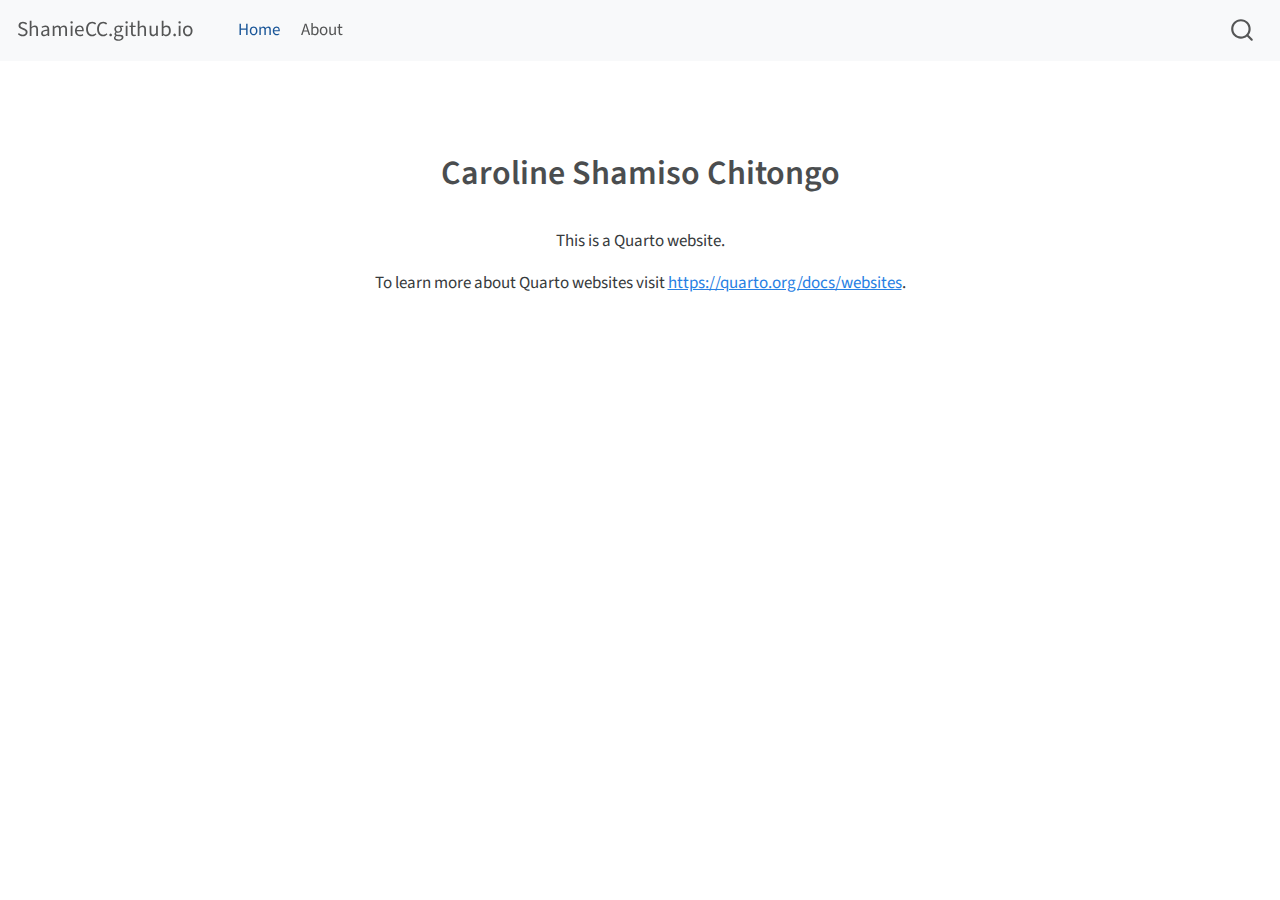
==== docs/index.html @ 082f0a63 "prepare for GH" ====
<!DOCTYPE html>
<html xmlns="http://www.w3.org/1999/xhtml" lang="en" xml:lang="en"><head>

<meta charset="utf-8">
<meta name="generator" content="quarto-1.3.450">

<meta name="viewport" content="width=device-width, initial-scale=1.0, user-scalable=yes">


<title>ShamieCC.github.io - Caroline Shamiso Chitongo</title>
<style>
code{white-space: pre-wrap;}
span.smallcaps{font-variant: small-caps;}
div.columns{display: flex; gap: min(4vw, 1.5em);}
div.column{flex: auto; overflow-x: auto;}
div.hanging-indent{margin-left: 1.5em; text-indent: -1.5em;}
ul.task-list{list-style: none;}
ul.task-list li input[type="checkbox"] {
  width: 0.8em;
  margin: 0 0.8em 0.2em -1em; /* quarto-specific, see https://github.com/quarto-dev/quarto-cli/issues/4556 */ 
  vertical-align: middle;
}
</style>


<script src="site_libs/quarto-nav/quarto-nav.js"></script>
<script src="site_libs/quarto-nav/headroom.min.js"></script>
<script src="site_libs/clipboard/clipboard.min.js"></script>
<script src="site_libs/quarto-search/autocomplete.umd.js"></script>
<script src="site_libs/quarto-search/fuse.min.js"></script>
<script src="site_libs/quarto-search/quarto-search.js"></script>
<meta name="quarto:offset" content="./">
<script src="site_libs/quarto-html/quarto.js"></script>
<script src="site_libs/quarto-html/popper.min.js"></script>
<script src="site_libs/quarto-html/tippy.umd.min.js"></script>
<link href="site_libs/quarto-html/tippy.css" rel="stylesheet">
<link href="site_libs/quarto-html/quarto-syntax-highlighting.css" rel="stylesheet" id="quarto-text-highlighting-styles">
<script src="site_libs/bootstrap/bootstrap.min.js"></script>
<link href="site_libs/bootstrap/bootstrap-icons.css" rel="stylesheet">
<link href="site_libs/bootstrap/bootstrap.min.css" rel="stylesheet" id="quarto-bootstrap" data-mode="light">
<script id="quarto-search-options" type="application/json">{
  "location": "navbar",
  "copy-button": false,
  "collapse-after": 3,
  "panel-placement": "end",
  "type": "overlay",
  "limit": 20,
  "language": {
    "search-no-results-text": "No results",
    "search-matching-documents-text": "matching documents",
    "search-copy-link-title": "Copy link to search",
    "search-hide-matches-text": "Hide additional matches",
    "search-more-match-text": "more match in this document",
    "search-more-matches-text": "more matches in this document",
    "search-clear-button-title": "Clear",
    "search-detached-cancel-button-title": "Cancel",
    "search-submit-button-title": "Submit",
    "search-label": "Search"
  }
}</script>


<link rel="stylesheet" href="styles.css">
</head>

<body class="nav-fixed fullcontent">

<div id="quarto-search-results"></div>
  <header id="quarto-header" class="headroom fixed-top">
    <nav class="navbar navbar-expand-lg navbar-dark ">
      <div class="navbar-container container-fluid">
      <div class="navbar-brand-container">
    <a class="navbar-brand" href="./index.html">
    <span class="navbar-title">ShamieCC.github.io</span>
    </a>
  </div>
            <div id="quarto-search" class="" title="Search"></div>
          <button class="navbar-toggler" type="button" data-bs-toggle="collapse" data-bs-target="#navbarCollapse" aria-controls="navbarCollapse" aria-expanded="false" aria-label="Toggle navigation" onclick="if (window.quartoToggleHeadroom) { window.quartoToggleHeadroom(); }">
  <span class="navbar-toggler-icon"></span>
</button>
          <div class="collapse navbar-collapse" id="navbarCollapse">
            <ul class="navbar-nav navbar-nav-scroll me-auto">
  <li class="nav-item">
    <a class="nav-link active" href="./index.html" rel="" target="" aria-current="page">
 <span class="menu-text">Home</span></a>
  </li>  
  <li class="nav-item">
    <a class="nav-link" href="./about.html" rel="" target="">
 <span class="menu-text">About</span></a>
  </li>  
</ul>
            <div class="quarto-navbar-tools ms-auto">
</div>
          </div> <!-- /navcollapse -->
      </div> <!-- /container-fluid -->
    </nav>
</header>
<!-- content -->
<div id="quarto-content" class="quarto-container page-columns page-rows-contents page-layout-article page-navbar">
<!-- sidebar -->
<!-- margin-sidebar -->
    
<!-- main -->
<div class="quarto-about-jolla">
 <header id="title-block-header" class="quarto-title-block default">
<div class="quarto-title">
<h1 class="title">Caroline Shamiso Chitongo</h1>
</div>
<div class="quarto-title-meta">
  </div>
</header><main class="content" id="quarto-document-content">
<p>This is a Quarto website.</p>
<p>To learn more about Quarto websites visit <a href="https://quarto.org/docs/websites" class="uri">https://quarto.org/docs/websites</a>.</p>


</main>  
</div>
 <!-- /main -->
<script id="quarto-html-after-body" type="application/javascript">
window.document.addEventListener("DOMContentLoaded", function (event) {
  const toggleBodyColorMode = (bsSheetEl) => {
    const mode = bsSheetEl.getAttribute("data-mode");
    const bodyEl = window.document.querySelector("body");
    if (mode === "dark") {
      bodyEl.classList.add("quarto-dark");
      bodyEl.classList.remove("quarto-light");
    } else {
      bodyEl.classList.add("quarto-light");
      bodyEl.classList.remove("quarto-dark");
    }
  }
  const toggleBodyColorPrimary = () => {
    const bsSheetEl = window.document.querySelector("link#quarto-bootstrap");
    if (bsSheetEl) {
      toggleBodyColorMode(bsSheetEl);
    }
  }
  toggleBodyColorPrimary();  
  const isCodeAnnotation = (el) => {
    for (const clz of el.classList) {
      if (clz.startsWith('code-annotation-')) {                     
        return true;
      }
    }
    return false;
  }
  const clipboard = new window.ClipboardJS('.code-copy-button', {
    text: function(trigger) {
      const codeEl = trigger.previousElementSibling.cloneNode(true);
      for (const childEl of codeEl.children) {
        if (isCodeAnnotation(childEl)) {
          childEl.remove();
        }
      }
      return codeEl.innerText;
    }
  });
  clipboard.on('success', function(e) {
    // button target
    const button = e.trigger;
    // don't keep focus
    button.blur();
    // flash "checked"
    button.classList.add('code-copy-button-checked');
    var currentTitle = button.getAttribute("title");
    button.setAttribute("title", "Copied!");
    let tooltip;
    if (window.bootstrap) {
      button.setAttribute("data-bs-toggle", "tooltip");
      button.setAttribute("data-bs-placement", "left");
      button.setAttribute("data-bs-title", "Copied!");
      tooltip = new bootstrap.Tooltip(button, 
        { trigger: "manual", 
          customClass: "code-copy-button-tooltip",
          offset: [0, -8]});
      tooltip.show();    
    }
    setTimeout(function() {
      if (tooltip) {
        tooltip.hide();
        button.removeAttribute("data-bs-title");
        button.removeAttribute("data-bs-toggle");
        button.removeAttribute("data-bs-placement");
      }
      button.setAttribute("title", currentTitle);
      button.classList.remove('code-copy-button-checked');
    }, 1000);
    // clear code selection
    e.clearSelection();
  });
  function tippyHover(el, contentFn) {
    const config = {
      allowHTML: true,
      content: contentFn,
      maxWidth: 500,
      delay: 100,
      arrow: false,
      appendTo: function(el) {
          return el.parentElement;
      },
      interactive: true,
      interactiveBorder: 10,
      theme: 'quarto',
      placement: 'bottom-start'
    };
    window.tippy(el, config); 
  }
  const noterefs = window.document.querySelectorAll('a[role="doc-noteref"]');
  for (var i=0; i<noterefs.length; i++) {
    const ref = noterefs[i];
    tippyHover(ref, function() {
      // use id or data attribute instead here
      let href = ref.getAttribute('data-footnote-href') || ref.getAttribute('href');
      try { href = new URL(href).hash; } catch {}
      const id = href.replace(/^#\/?/, "");
      const note = window.document.getElementById(id);
      return note.innerHTML;
    });
  }
      let selectedAnnoteEl;
      const selectorForAnnotation = ( cell, annotation) => {
        let cellAttr = 'data-code-cell="' + cell + '"';
        let lineAttr = 'data-code-annotation="' +  annotation + '"';
        const selector = 'span[' + cellAttr + '][' + lineAttr + ']';
        return selector;
      }
      const selectCodeLines = (annoteEl) => {
        const doc = window.document;
        const targetCell = annoteEl.getAttribute("data-target-cell");
        const targetAnnotation = annoteEl.getAttribute("data-target-annotation");
        const annoteSpan = window.document.querySelector(selectorForAnnotation(targetCell, targetAnnotation));
        const lines = annoteSpan.getAttribute("data-code-lines").split(",");
        const lineIds = lines.map((line) => {
          return targetCell + "-" + line;
        })
        let top = null;
        let height = null;
        let parent = null;
        if (lineIds.length > 0) {
            //compute the position of the single el (top and bottom and make a div)
            const el = window.document.getElementById(lineIds[0]);
            top = el.offsetTop;
            height = el.offsetHeight;
            parent = el.parentElement.parentElement;
          if (lineIds.length > 1) {
            const lastEl = window.document.getElementById(lineIds[lineIds.length - 1]);
            const bottom = lastEl.offsetTop + lastEl.offsetHeight;
            height = bottom - top;
          }
          if (top !== null && height !== null && parent !== null) {
            // cook up a div (if necessary) and position it 
            let div = window.document.getElementById("code-annotation-line-highlight");
            if (div === null) {
              div = window.document.createElement("div");
              div.setAttribute("id", "code-annotation-line-highlight");
              div.style.position = 'absolute';
              parent.appendChild(div);
            }
            div.style.top = top - 2 + "px";
            div.style.height = height + 4 + "px";
            let gutterDiv = window.document.getElementById("code-annotation-line-highlight-gutter");
            if (gutterDiv === null) {
              gutterDiv = window.document.createElement("div");
              gutterDiv.setAttribute("id", "code-annotation-line-highlight-gutter");
              gutterDiv.style.position = 'absolute';
              const codeCell = window.document.getElementById(targetCell);
              const gutter = codeCell.querySelector('.code-annotation-gutter');
              gutter.appendChild(gutterDiv);
            }
            gutterDiv.style.top = top - 2 + "px";
            gutterDiv.style.height = height + 4 + "px";
          }
          selectedAnnoteEl = annoteEl;
        }
      };
      const unselectCodeLines = () => {
        const elementsIds = ["code-annotation-line-highlight", "code-annotation-line-highlight-gutter"];
        elementsIds.forEach((elId) => {
          const div = window.document.getElementById(elId);
          if (div) {
            div.remove();
          }
        });
        selectedAnnoteEl = undefined;
      };
      // Attach click handler to the DT
      const annoteDls = window.document.querySelectorAll('dt[data-target-cell]');
      for (const annoteDlNode of annoteDls) {
        annoteDlNode.addEventListener('click', (event) => {
          const clickedEl = event.target;
          if (clickedEl !== selectedAnnoteEl) {
            unselectCodeLines();
            const activeEl = window.document.querySelector('dt[data-target-cell].code-annotation-active');
            if (activeEl) {
              activeEl.classList.remove('code-annotation-active');
            }
            selectCodeLines(clickedEl);
            clickedEl.classList.add('code-annotation-active');
          } else {
            // Unselect the line
            unselectCodeLines();
            clickedEl.classList.remove('code-annotation-active');
          }
        });
      }
  const findCites = (el) => {
    const parentEl = el.parentElement;
    if (parentEl) {
      const cites = parentEl.dataset.cites;
      if (cites) {
        return {
          el,
          cites: cites.split(' ')
        };
      } else {
        return findCites(el.parentElement)
      }
    } else {
      return undefined;
    }
  };
  var bibliorefs = window.document.querySelectorAll('a[role="doc-biblioref"]');
  for (var i=0; i<bibliorefs.length; i++) {
    const ref = bibliorefs[i];
    const citeInfo = findCites(ref);
    if (citeInfo) {
      tippyHover(citeInfo.el, function() {
        var popup = window.document.createElement('div');
        citeInfo.cites.forEach(function(cite) {
          var citeDiv = window.document.createElement('div');
          citeDiv.classList.add('hanging-indent');
          citeDiv.classList.add('csl-entry');
          var biblioDiv = window.document.getElementById('ref-' + cite);
          if (biblioDiv) {
            citeDiv.innerHTML = biblioDiv.innerHTML;
          }
          popup.appendChild(citeDiv);
        });
        return popup.innerHTML;
      });
    }
  }
});
</script>
</div> <!-- /content -->



</body></html>
---- docs/site_libs/quarto-html/tippy.css ----
.tippy-box[data-animation=fade][data-state=hidden]{opacity:0}[data-tippy-root]{max-width:calc(100vw - 10px)}.tippy-box{position:relative;background-color:#333;color:#fff;border-radius:4px;font-size:14px;line-height:1.4;white-space:normal;outline:0;transition-property:transform,visibility,opacity}.tippy-box[data-placement^=top]>.tippy-arrow{bottom:0}.tippy-box[data-placement^=top]>.tippy-arrow:before{bottom:-7px;left:0;border-width:8px 8px 0;border-top-color:initial;transform-origin:center top}.tippy-box[data-placement^=bottom]>.tippy-arrow{top:0}.tippy-box[data-placement^=bottom]>.tippy-arrow:before{top:-7px;left:0;border-width:0 8px 8px;border-bottom-color:initial;transform-origin:center bottom}.tippy-box[data-placement^=left]>.tippy-arrow{right:0}.tippy-box[data-placement^=left]>.tippy-arrow:before{border-width:8px 0 8px 8px;border-left-color:initial;right:-7px;transform-origin:center left}.tippy-box[data-placement^=right]>.tippy-arrow{left:0}.tippy-box[data-placement^=right]>.tippy-arrow:before{left:-7px;border-width:8px 8px 8px 0;border-right-color:initial;transform-origin:center right}.tippy-box[data-inertia][data-state=visible]{transition-timing-function:cubic-bezier(.54,1.5,.38,1.11)}.tippy-arrow{width:16px;height:16px;color:#333}.tippy-arrow:before{content:"";position:absolute;border-color:transparent;border-style:solid}.tippy-content{position:relative;padding:5px 9px;z-index:1}
---- docs/site_libs/quarto-html/quarto-syntax-highlighting.css ----
/* quarto syntax highlight colors */
:root {
  --quarto-hl-ot-color: #003B4F;
  --quarto-hl-at-color: #657422;
  --quarto-hl-ss-color: #20794D;
  --quarto-hl-an-color: #5E5E5E;
  --quarto-hl-fu-color: #4758AB;
  --quarto-hl-st-color: #20794D;
  --quarto-hl-cf-color: #003B4F;
  --quarto-hl-op-color: #5E5E5E;
  --quarto-hl-er-color: #AD0000;
  --quarto-hl-bn-color: #AD0000;
  --quarto-hl-al-color: #AD0000;
  --quarto-hl-va-color: #111111;
  --quarto-hl-bu-color: inherit;
  --quarto-hl-ex-color: inherit;
  --quarto-hl-pp-color: #AD0000;
  --quarto-hl-in-color: #5E5E5E;
  --quarto-hl-vs-color: #20794D;
  --quarto-hl-wa-color: #5E5E5E;
  --quarto-hl-do-color: #5E5E5E;
  --quarto-hl-im-color: #00769E;
  --quarto-hl-ch-color: #20794D;
  --quarto-hl-dt-color: #AD0000;
  --quarto-hl-fl-color: #AD0000;
  --quarto-hl-co-color: #5E5E5E;
  --quarto-hl-cv-color: #5E5E5E;
  --quarto-hl-cn-color: #8f5902;
  --quarto-hl-sc-color: #5E5E5E;
  --quarto-hl-dv-color: #AD0000;
  --quarto-hl-kw-color: #003B4F;
}

/* other quarto variables */
:root {
  --quarto-font-monospace: SFMono-Regular, Menlo, Monaco, Consolas, "Liberation Mono", "Courier New", monospace;
}

pre > code.sourceCode > span {
  color: #003B4F;
}

code span {
  color: #003B4F;
}

code.sourceCode > span {
  color: #003B4F;
}

div.sourceCode,
div.sourceCode pre.sourceCode {
  color: #003B4F;
}

code span.ot {
  color: #003B4F;
  font-style: inherit;
}

code span.at {
  color: #657422;
  font-style: inherit;
}

code span.ss {
  color: #20794D;
  font-style: inherit;
}

code span.an {
  color: #5E5E5E;
  font-style: inherit;
}

code span.fu {
  color: #4758AB;
  font-style: inherit;
}

code span.st {
  color: #20794D;
  font-style: inherit;
}

code span.cf {
  color: #003B4F;
  font-style: inherit;
}

code span.op {
  color: #5E5E5E;
  font-style: inherit;
}

code span.er {
  color: #AD0000;
  font-style: inherit;
}

code span.bn {
  color: #AD0000;
  font-style: inherit;
}

code span.al {
  color: #AD0000;
  font-style: inherit;
}

code span.va {
  color: #111111;
  font-style: inherit;
}

code span.bu {
  font-style: inherit;
}

code span.ex {
  font-style: inherit;
}

code span.pp {
  color: #AD0000;
  font-style: inherit;
}

code span.in {
  color: #5E5E5E;
  font-style: inherit;
}

code span.vs {
  color: #20794D;
  font-style: inherit;
}

code span.wa {
  color: #5E5E5E;
  font-style: italic;
}

code span.do {
  color: #5E5E5E;
  font-style: italic;
}

code span.im {
  color: #00769E;
  font-style: inherit;
}

code span.ch {
  color: #20794D;
  font-style: inherit;
}

code span.dt {
  color: #AD0000;
  font-style: inherit;
}

code span.fl {
  color: #AD0000;
  font-style: inherit;
}

code span.co {
  color: #5E5E5E;
  font-style: inherit;
}

code span.cv {
  color: #5E5E5E;
  font-style: italic;
}

code span.cn {
  color: #8f5902;
  font-style: inherit;
}

code span.sc {
  color: #5E5E5E;
  font-style: inherit;
}

code span.dv {
  color: #AD0000;
  font-style: inherit;
}

code span.kw {
  color: #003B4F;
  font-style: inherit;
}

.prevent-inlining {
  content: "</";
}

/*# sourceMappingURL=debc5d5d77c3f9108843748ff7464032.css.map */
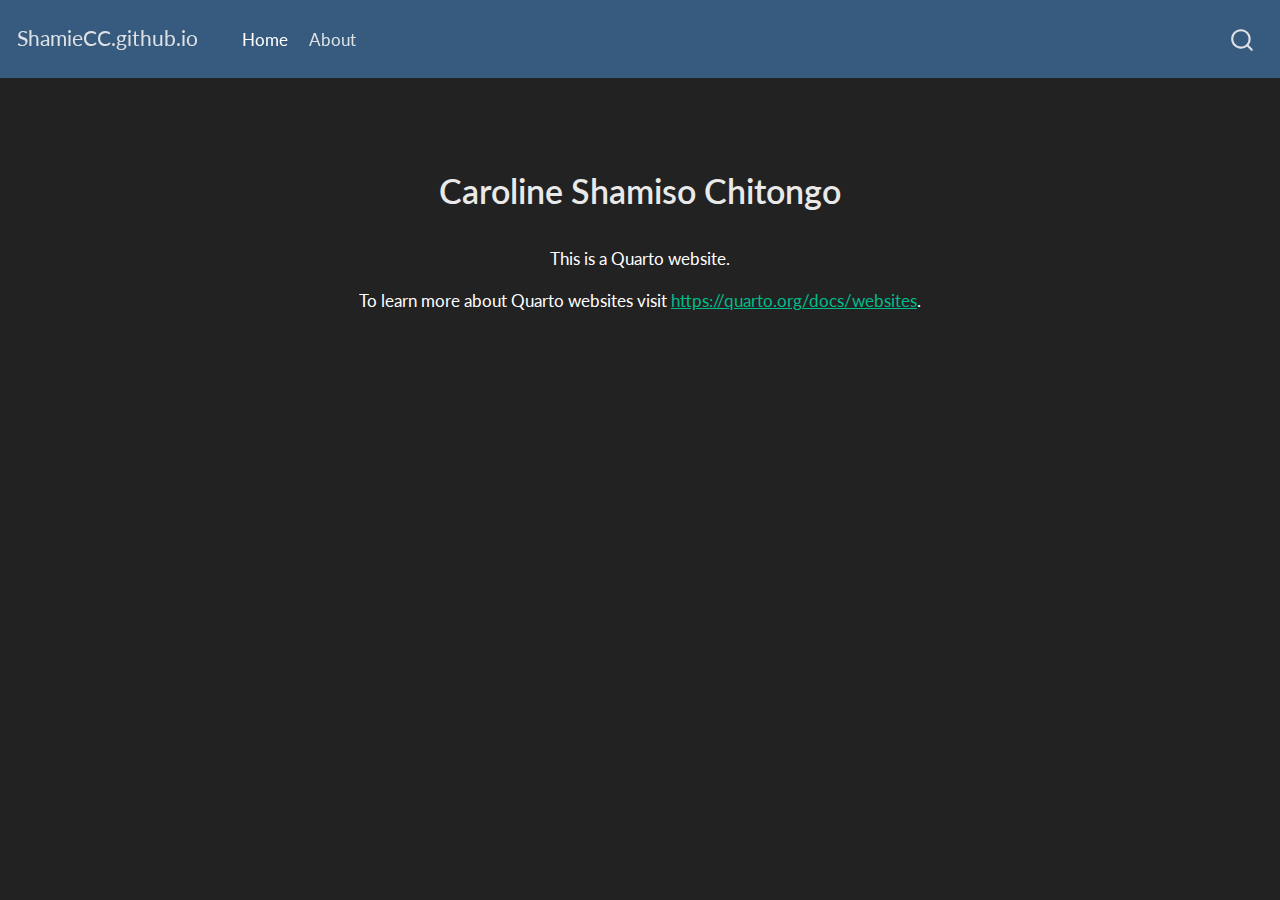
==== commit 41b2f011: "prepare for GH" ====
--- a/docs/index.html
+++ b/docs/index.html
@@ -34,10 +34,10 @@
 <script src="site_libs/quarto-html/popper.min.js"></script>
 <script src="site_libs/quarto-html/tippy.umd.min.js"></script>
 <link href="site_libs/quarto-html/tippy.css" rel="stylesheet">
-<link href="site_libs/quarto-html/quarto-syntax-highlighting.css" rel="stylesheet" id="quarto-text-highlighting-styles">
+<link href="site_libs/quarto-html/quarto-syntax-highlighting-dark.css" rel="stylesheet" id="quarto-text-highlighting-styles">
 <script src="site_libs/bootstrap/bootstrap.min.js"></script>
 <link href="site_libs/bootstrap/bootstrap-icons.css" rel="stylesheet">
-<link href="site_libs/bootstrap/bootstrap.min.css" rel="stylesheet" id="quarto-bootstrap" data-mode="light">
+<link href="site_libs/bootstrap/bootstrap.min.css" rel="stylesheet" id="quarto-bootstrap" data-mode="dark">
 <script id="quarto-search-options" type="application/json">{
   "location": "navbar",
   "copy-button": false,
--- a/docs/site_libs/quarto-html/quarto-syntax-highlighting-dark.css
+++ b/docs/site_libs/quarto-html/quarto-syntax-highlighting-dark.css
@@ -0,0 +1,189 @@
+/* quarto syntax highlight colors */
+:root {
+  --quarto-hl-al-color: #f07178;
+  --quarto-hl-an-color: #d4d0ab;
+  --quarto-hl-at-color: #00e0e0;
+  --quarto-hl-bn-color: #d4d0ab;
+  --quarto-hl-bu-color: #abe338;
+  --quarto-hl-ch-color: #abe338;
+  --quarto-hl-co-color: #f8f8f2;
+  --quarto-hl-cv-color: #ffd700;
+  --quarto-hl-cn-color: #ffd700;
+  --quarto-hl-cf-color: #ffa07a;
+  --quarto-hl-dt-color: #ffa07a;
+  --quarto-hl-dv-color: #d4d0ab;
+  --quarto-hl-do-color: #f8f8f2;
+  --quarto-hl-er-color: #f07178;
+  --quarto-hl-ex-color: #00e0e0;
+  --quarto-hl-fl-color: #d4d0ab;
+  --quarto-hl-fu-color: #ffa07a;
+  --quarto-hl-im-color: #abe338;
+  --quarto-hl-in-color: #d4d0ab;
+  --quarto-hl-kw-color: #ffa07a;
+  --quarto-hl-op-color: #ffa07a;
+  --quarto-hl-ot-color: #00e0e0;
+  --quarto-hl-pp-color: #dcc6e0;
+  --quarto-hl-re-color: #00e0e0;
+  --quarto-hl-sc-color: #abe338;
+  --quarto-hl-ss-color: #abe338;
+  --quarto-hl-st-color: #abe338;
+  --quarto-hl-va-color: #00e0e0;
+  --quarto-hl-vs-color: #abe338;
+  --quarto-hl-wa-color: #dcc6e0;
+}
+
+/* other quarto variables */
+:root {
+  --quarto-font-monospace: SFMono-Regular, Menlo, Monaco, Consolas, "Liberation Mono", "Courier New", monospace;
+}
+
+code span.al {
+  background-color: #2a0f15;
+  font-weight: bold;
+  color: #f07178;
+}
+
+code span.an {
+  color: #d4d0ab;
+}
+
+code span.at {
+  color: #00e0e0;
+}
+
+code span.bn {
+  color: #d4d0ab;
+}
+
+code span.bu {
+  color: #abe338;
+}
+
+code span.ch {
+  color: #abe338;
+}
+
+code span.co {
+  font-style: italic;
+  color: #f8f8f2;
+}
+
+code span.cv {
+  color: #ffd700;
+}
+
+code span.cn {
+  color: #ffd700;
+}
+
+code span.cf {
+  font-weight: bold;
+  color: #ffa07a;
+}
+
+code span.dt {
+  color: #ffa07a;
+}
+
+code span.dv {
+  color: #d4d0ab;
+}
+
+code span.do {
+  color: #f8f8f2;
+}
+
+code span.er {
+  color: #f07178;
+  text-decoration: underline;
+}
+
+code span.ex {
+  font-weight: bold;
+  color: #00e0e0;
+}
+
+code span.fl {
+  color: #d4d0ab;
+}
+
+code span.fu {
+  color: #ffa07a;
+}
+
+code span.im {
+  color: #abe338;
+}
+
+code span.in {
+  color: #d4d0ab;
+}
+
+code span.kw {
+  font-weight: bold;
+  color: #ffa07a;
+}
+
+pre > code.sourceCode > span {
+  color: #f8f8f2;
+}
+
+code span {
+  color: #f8f8f2;
+}
+
+code.sourceCode > span {
+  color: #f8f8f2;
+}
+
+div.sourceCode,
+div.sourceCode pre.sourceCode {
+  color: #f8f8f2;
+}
+
+code span.op {
+  color: #ffa07a;
+}
+
+code span.ot {
+  color: #00e0e0;
+}
+
+code span.pp {
+  color: #dcc6e0;
+}
+
+code span.re {
+  background-color: #f8f8f2;
+  color: #00e0e0;
+}
+
+code span.sc {
+  color: #abe338;
+}
+
+code span.ss {
+  color: #abe338;
+}
+
+code span.st {
+  color: #abe338;
+}
+
+code span.va {
+  color: #00e0e0;
+}
+
+code span.vs {
+  color: #abe338;
+}
+
+code span.wa {
+  color: #dcc6e0;
+}
+
+.prevent-inlining {
+  content: "</";
+}
+
+/*# sourceMappingURL=935a306eefa94366c21e1a970dddb765.css.map */
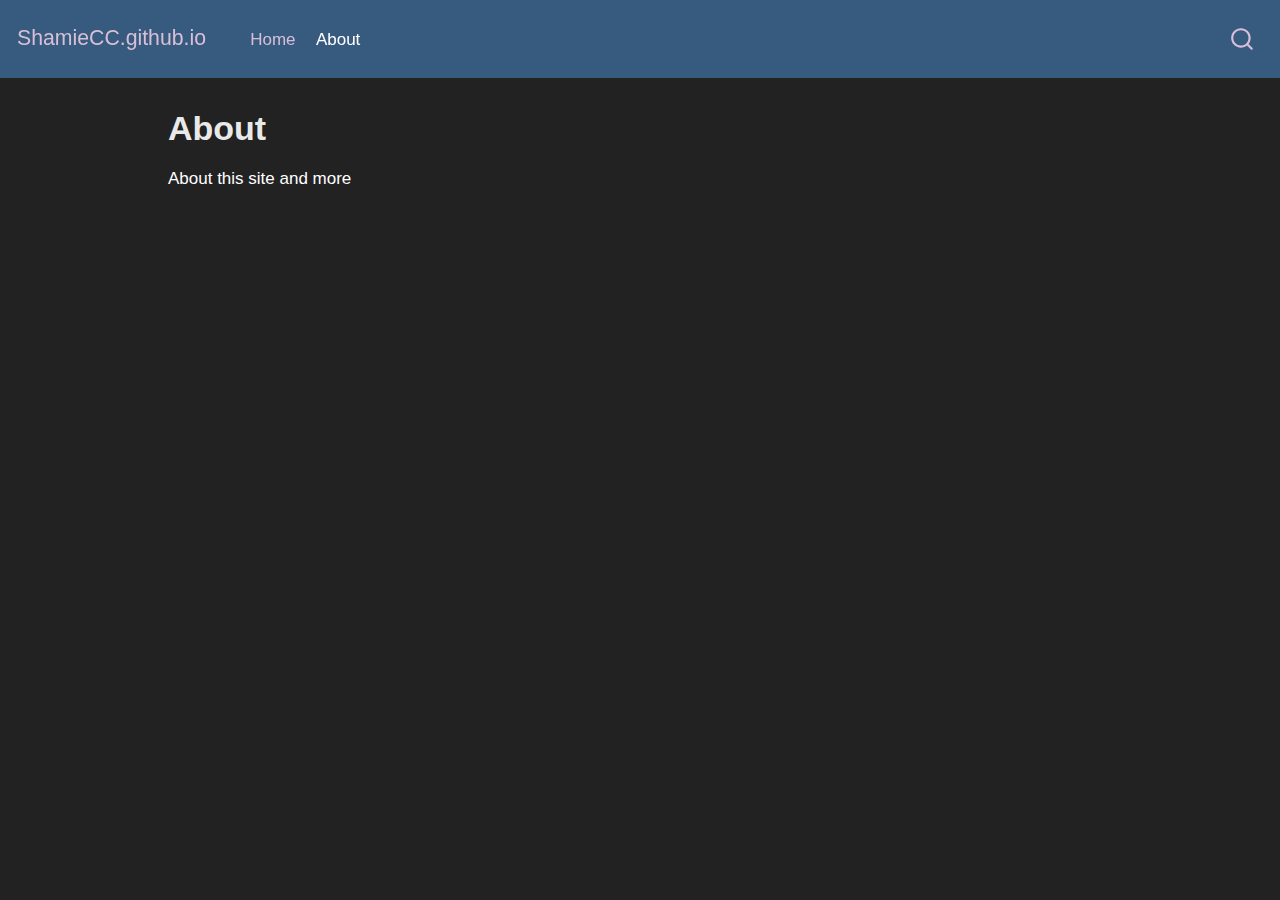
==== commit 784f272b: "Updated website" ====
--- a/docs/index.html
+++ b/docs/index.html
@@ -1,349 +1,8 @@
-<!DOCTYPE html>
-<html xmlns="http://www.w3.org/1999/xhtml" lang="en" xml:lang="en"><head>
-
-<meta charset="utf-8">
-<meta name="generator" content="quarto-1.3.450">
-
-<meta name="viewport" content="width=device-width, initial-scale=1.0, user-scalable=yes">
-
-
-<title>ShamieCC.github.io - Caroline Shamiso Chitongo</title>
-<style>
-code{white-space: pre-wrap;}
-span.smallcaps{font-variant: small-caps;}
-div.columns{display: flex; gap: min(4vw, 1.5em);}
-div.column{flex: auto; overflow-x: auto;}
-div.hanging-indent{margin-left: 1.5em; text-indent: -1.5em;}
-ul.task-list{list-style: none;}
-ul.task-list li input[type="checkbox"] {
-  width: 0.8em;
-  margin: 0 0.8em 0.2em -1em; /* quarto-specific, see https://github.com/quarto-dev/quarto-cli/issues/4556 */ 
-  vertical-align: middle;
-}
-</style>
-
-
-<script src="site_libs/quarto-nav/quarto-nav.js"></script>
-<script src="site_libs/quarto-nav/headroom.min.js"></script>
-<script src="site_libs/clipboard/clipboard.min.js"></script>
-<script src="site_libs/quarto-search/autocomplete.umd.js"></script>
-<script src="site_libs/quarto-search/fuse.min.js"></script>
-<script src="site_libs/quarto-search/quarto-search.js"></script>
-<meta name="quarto:offset" content="./">
-<script src="site_libs/quarto-html/quarto.js"></script>
-<script src="site_libs/quarto-html/popper.min.js"></script>
-<script src="site_libs/quarto-html/tippy.umd.min.js"></script>
-<link href="site_libs/quarto-html/tippy.css" rel="stylesheet">
-<link href="site_libs/quarto-html/quarto-syntax-highlighting-dark.css" rel="stylesheet" id="quarto-text-highlighting-styles">
-<script src="site_libs/bootstrap/bootstrap.min.js"></script>
-<link href="site_libs/bootstrap/bootstrap-icons.css" rel="stylesheet">
-<link href="site_libs/bootstrap/bootstrap.min.css" rel="stylesheet" id="quarto-bootstrap" data-mode="dark">
-<script id="quarto-search-options" type="application/json">{
-  "location": "navbar",
-  "copy-button": false,
-  "collapse-after": 3,
-  "panel-placement": "end",
-  "type": "overlay",
-  "limit": 20,
-  "language": {
-    "search-no-results-text": "No results",
-    "search-matching-documents-text": "matching documents",
-    "search-copy-link-title": "Copy link to search",
-    "search-hide-matches-text": "Hide additional matches",
-    "search-more-match-text": "more match in this document",
-    "search-more-matches-text": "more matches in this document",
-    "search-clear-button-title": "Clear",
-    "search-detached-cancel-button-title": "Cancel",
-    "search-submit-button-title": "Submit",
-    "search-label": "Search"
-  }
-}</script>
-
-
-<link rel="stylesheet" href="styles.css">
-</head>
-
-<body class="nav-fixed fullcontent">
-
-<div id="quarto-search-results"></div>
-  <header id="quarto-header" class="headroom fixed-top">
-    <nav class="navbar navbar-expand-lg navbar-dark ">
-      <div class="navbar-container container-fluid">
-      <div class="navbar-brand-container">
-    <a class="navbar-brand" href="./index.html">
-    <span class="navbar-title">ShamieCC.github.io</span>
-    </a>
-  </div>
-            <div id="quarto-search" class="" title="Search"></div>
-          <button class="navbar-toggler" type="button" data-bs-toggle="collapse" data-bs-target="#navbarCollapse" aria-controls="navbarCollapse" aria-expanded="false" aria-label="Toggle navigation" onclick="if (window.quartoToggleHeadroom) { window.quartoToggleHeadroom(); }">
-  <span class="navbar-toggler-icon"></span>
-</button>
-          <div class="collapse navbar-collapse" id="navbarCollapse">
-            <ul class="navbar-nav navbar-nav-scroll me-auto">
-  <li class="nav-item">
-    <a class="nav-link active" href="./index.html" rel="" target="" aria-current="page">
- <span class="menu-text">Home</span></a>
-  </li>  
-  <li class="nav-item">
-    <a class="nav-link" href="./about.html" rel="" target="">
- <span class="menu-text">About</span></a>
-  </li>  
-</ul>
-            <div class="quarto-navbar-tools ms-auto">
-</div>
-          </div> <!-- /navcollapse -->
-      </div> <!-- /container-fluid -->
-    </nav>
-</header>
-<!-- content -->
-<div id="quarto-content" class="quarto-container page-columns page-rows-contents page-layout-article page-navbar">
-<!-- sidebar -->
-<!-- margin-sidebar -->
-    
-<!-- main -->
-<div class="quarto-about-jolla">
- <header id="title-block-header" class="quarto-title-block default">
-<div class="quarto-title">
-<h1 class="title">Caroline Shamiso Chitongo</h1>
-</div>
-<div class="quarto-title-meta">
-  </div>
-</header><main class="content" id="quarto-document-content">
-<p>This is a Quarto website.</p>
-<p>To learn more about Quarto websites visit <a href="https://quarto.org/docs/websites" class="uri">https://quarto.org/docs/websites</a>.</p>
-
-
-</main>  
-</div>
- <!-- /main -->
-<script id="quarto-html-after-body" type="application/javascript">
-window.document.addEventListener("DOMContentLoaded", function (event) {
-  const toggleBodyColorMode = (bsSheetEl) => {
-    const mode = bsSheetEl.getAttribute("data-mode");
-    const bodyEl = window.document.querySelector("body");
-    if (mode === "dark") {
-      bodyEl.classList.add("quarto-dark");
-      bodyEl.classList.remove("quarto-light");
-    } else {
-      bodyEl.classList.add("quarto-light");
-      bodyEl.classList.remove("quarto-dark");
-    }
-  }
-  const toggleBodyColorPrimary = () => {
-    const bsSheetEl = window.document.querySelector("link#quarto-bootstrap");
-    if (bsSheetEl) {
-      toggleBodyColorMode(bsSheetEl);
-    }
-  }
-  toggleBodyColorPrimary();  
-  const isCodeAnnotation = (el) => {
-    for (const clz of el.classList) {
-      if (clz.startsWith('code-annotation-')) {                     
-        return true;
-      }
-    }
-    return false;
-  }
-  const clipboard = new window.ClipboardJS('.code-copy-button', {
-    text: function(trigger) {
-      const codeEl = trigger.previousElementSibling.cloneNode(true);
-      for (const childEl of codeEl.children) {
-        if (isCodeAnnotation(childEl)) {
-          childEl.remove();
-        }
-      }
-      return codeEl.innerText;
-    }
-  });
-  clipboard.on('success', function(e) {
-    // button target
-    const button = e.trigger;
-    // don't keep focus
-    button.blur();
-    // flash "checked"
-    button.classList.add('code-copy-button-checked');
-    var currentTitle = button.getAttribute("title");
-    button.setAttribute("title", "Copied!");
-    let tooltip;
-    if (window.bootstrap) {
-      button.setAttribute("data-bs-toggle", "tooltip");
-      button.setAttribute("data-bs-placement", "left");
-      button.setAttribute("data-bs-title", "Copied!");
-      tooltip = new bootstrap.Tooltip(button, 
-        { trigger: "manual", 
-          customClass: "code-copy-button-tooltip",
-          offset: [0, -8]});
-      tooltip.show();    
-    }
-    setTimeout(function() {
-      if (tooltip) {
-        tooltip.hide();
-        button.removeAttribute("data-bs-title");
-        button.removeAttribute("data-bs-toggle");
-        button.removeAttribute("data-bs-placement");
-      }
-      button.setAttribute("title", currentTitle);
-      button.classList.remove('code-copy-button-checked');
-    }, 1000);
-    // clear code selection
-    e.clearSelection();
-  });
-  function tippyHover(el, contentFn) {
-    const config = {
-      allowHTML: true,
-      content: contentFn,
-      maxWidth: 500,
-      delay: 100,
-      arrow: false,
-      appendTo: function(el) {
-          return el.parentElement;
-      },
-      interactive: true,
-      interactiveBorder: 10,
-      theme: 'quarto',
-      placement: 'bottom-start'
-    };
-    window.tippy(el, config); 
-  }
-  const noterefs = window.document.querySelectorAll('a[role="doc-noteref"]');
-  for (var i=0; i<noterefs.length; i++) {
-    const ref = noterefs[i];
-    tippyHover(ref, function() {
-      // use id or data attribute instead here
-      let href = ref.getAttribute('data-footnote-href') || ref.getAttribute('href');
-      try { href = new URL(href).hash; } catch {}
-      const id = href.replace(/^#\/?/, "");
-      const note = window.document.getElementById(id);
-      return note.innerHTML;
-    });
-  }
-      let selectedAnnoteEl;
-      const selectorForAnnotation = ( cell, annotation) => {
-        let cellAttr = 'data-code-cell="' + cell + '"';
-        let lineAttr = 'data-code-annotation="' +  annotation + '"';
-        const selector = 'span[' + cellAttr + '][' + lineAttr + ']';
-        return selector;
-      }
-      const selectCodeLines = (annoteEl) => {
-        const doc = window.document;
-        const targetCell = annoteEl.getAttribute("data-target-cell");
-        const targetAnnotation = annoteEl.getAttribute("data-target-annotation");
-        const annoteSpan = window.document.querySelector(selectorForAnnotation(targetCell, targetAnnotation));
-        const lines = annoteSpan.getAttribute("data-code-lines").split(",");
-        const lineIds = lines.map((line) => {
-          return targetCell + "-" + line;
-        })
-        let top = null;
-        let height = null;
-        let parent = null;
-        if (lineIds.length > 0) {
-            //compute the position of the single el (top and bottom and make a div)
-            const el = window.document.getElementById(lineIds[0]);
-            top = el.offsetTop;
-            height = el.offsetHeight;
-            parent = el.parentElement.parentElement;
-          if (lineIds.length > 1) {
-            const lastEl = window.document.getElementById(lineIds[lineIds.length - 1]);
-            const bottom = lastEl.offsetTop + lastEl.offsetHeight;
-            height = bottom - top;
-          }
-          if (top !== null && height !== null && parent !== null) {
-            // cook up a div (if necessary) and position it 
-            let div = window.document.getElementById("code-annotation-line-highlight");
-            if (div === null) {
-              div = window.document.createElement("div");
-              div.setAttribute("id", "code-annotation-line-highlight");
-              div.style.position = 'absolute';
-              parent.appendChild(div);
-            }
-            div.style.top = top - 2 + "px";
-            div.style.height = height + 4 + "px";
-            let gutterDiv = window.document.getElementById("code-annotation-line-highlight-gutter");
-            if (gutterDiv === null) {
-              gutterDiv = window.document.createElement("div");
-              gutterDiv.setAttribute("id", "code-annotation-line-highlight-gutter");
-              gutterDiv.style.position = 'absolute';
-              const codeCell = window.document.getElementById(targetCell);
-              const gutter = codeCell.querySelector('.code-annotation-gutter');
-              gutter.appendChild(gutterDiv);
-            }
-            gutterDiv.style.top = top - 2 + "px";
-            gutterDiv.style.height = height + 4 + "px";
-          }
-          selectedAnnoteEl = annoteEl;
-        }
-      };
-      const unselectCodeLines = () => {
-        const elementsIds = ["code-annotation-line-highlight", "code-annotation-line-highlight-gutter"];
-        elementsIds.forEach((elId) => {
-          const div = window.document.getElementById(elId);
-          if (div) {
-            div.remove();
-          }
-        });
-        selectedAnnoteEl = undefined;
-      };
-      // Attach click handler to the DT
-      const annoteDls = window.document.querySelectorAll('dt[data-target-cell]');
-      for (const annoteDlNode of annoteDls) {
-        annoteDlNode.addEventListener('click', (event) => {
-          const clickedEl = event.target;
-          if (clickedEl !== selectedAnnoteEl) {
-            unselectCodeLines();
-            const activeEl = window.document.querySelector('dt[data-target-cell].code-annotation-active');
-            if (activeEl) {
-              activeEl.classList.remove('code-annotation-active');
-            }
-            selectCodeLines(clickedEl);
-            clickedEl.classList.add('code-annotation-active');
-          } else {
-            // Unselect the line
-            unselectCodeLines();
-            clickedEl.classList.remove('code-annotation-active');
-          }
-        });
-      }
-  const findCites = (el) => {
-    const parentEl = el.parentElement;
-    if (parentEl) {
-      const cites = parentEl.dataset.cites;
-      if (cites) {
-        return {
-          el,
-          cites: cites.split(' ')
-        };
-      } else {
-        return findCites(el.parentElement)
-      }
-    } else {
-      return undefined;
-    }
-  };
-  var bibliorefs = window.document.querySelectorAll('a[role="doc-biblioref"]');
-  for (var i=0; i<bibliorefs.length; i++) {
-    const ref = bibliorefs[i];
-    const citeInfo = findCites(ref);
-    if (citeInfo) {
-      tippyHover(citeInfo.el, function() {
-        var popup = window.document.createElement('div');
-        citeInfo.cites.forEach(function(cite) {
-          var citeDiv = window.document.createElement('div');
-          citeDiv.classList.add('hanging-indent');
-          citeDiv.classList.add('csl-entry');
-          var biblioDiv = window.document.getElementById('ref-' + cite);
-          if (biblioDiv) {
-            citeDiv.innerHTML = biblioDiv.innerHTML;
-          }
-          popup.appendChild(citeDiv);
-        });
-        return popup.innerHTML;
-      });
-    }
-  }
-});
-</script>
-</div> <!-- /content -->
-
-
-
-</body></html>+<html xmlns="http://www.w3.org/1999/xhtml">    
+  <head>      
+    <title>Redirect to about.html</title>      
+    <meta http-equiv="refresh" content="0;URL='about.html'" />    
+  </head>    
+  <body> 
+  </body>  
+</html>     
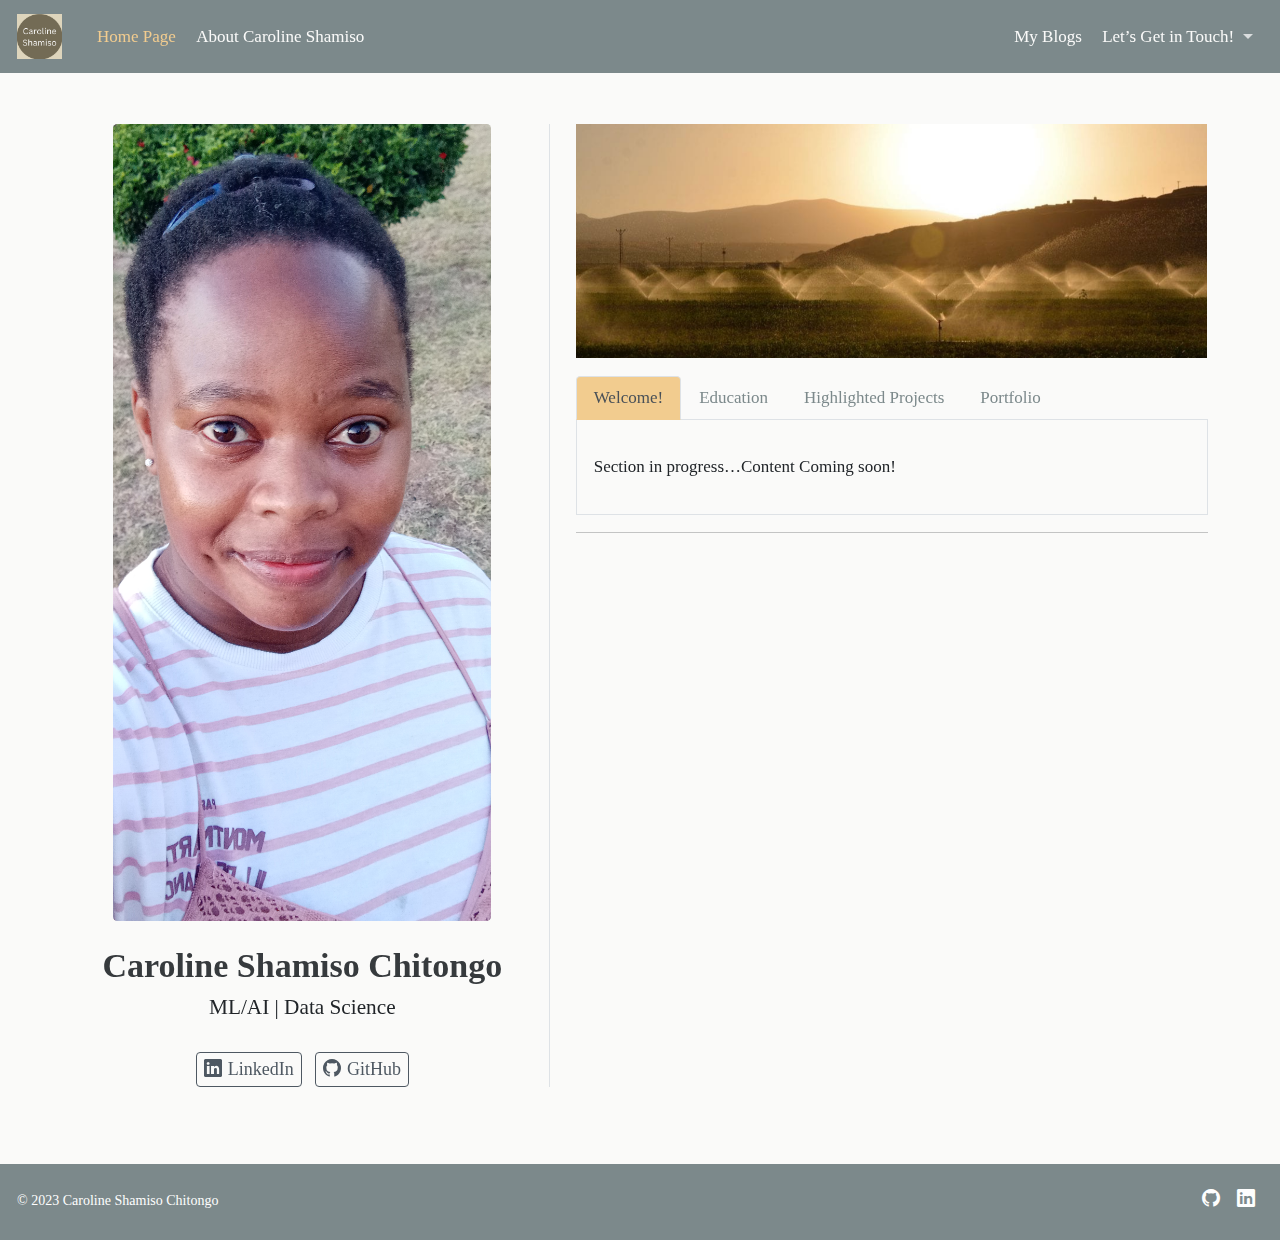
==== commit 11e2f92a: "updated files" ====
--- a/docs/index.html
+++ b/docs/index.html
@@ -1,8 +1,434 @@
-<html xmlns="http://www.w3.org/1999/xhtml">    
-  <head>      
-    <title>Redirect to about.html</title>      
-    <meta http-equiv="refresh" content="0;URL='about.html'" />    
-  </head>    
-  <body> 
-  </body>  
-</html>     
+<!DOCTYPE html>
+<html xmlns="http://www.w3.org/1999/xhtml" lang="en" xml:lang="en"><head>
+
+<meta charset="utf-8">
+<meta name="generator" content="quarto-1.3.450">
+
+<meta name="viewport" content="width=device-width, initial-scale=1.0, user-scalable=yes">
+
+
+<title>Caroline Shamiso Chitongo</title>
+<style>
+code{white-space: pre-wrap;}
+span.smallcaps{font-variant: small-caps;}
+div.columns{display: flex; gap: min(4vw, 1.5em);}
+div.column{flex: auto; overflow-x: auto;}
+div.hanging-indent{margin-left: 1.5em; text-indent: -1.5em;}
+ul.task-list{list-style: none;}
+ul.task-list li input[type="checkbox"] {
+  width: 0.8em;
+  margin: 0 0.8em 0.2em -1em; /* quarto-specific, see https://github.com/quarto-dev/quarto-cli/issues/4556 */ 
+  vertical-align: middle;
+}
+</style>
+
+
+<script src="site_libs/quarto-nav/quarto-nav.js"></script>
+<script src="site_libs/quarto-nav/headroom.min.js"></script>
+<link href="./images/world_icon.png" rel="icon" type="image/png">
+<script src="site_libs/clipboard/clipboard.min.js"></script>
+<script src="site_libs/quarto-html/quarto.js"></script>
+<script src="site_libs/quarto-html/popper.min.js"></script>
+<script src="site_libs/quarto-html/tippy.umd.min.js"></script>
+<link href="site_libs/quarto-html/tippy.css" rel="stylesheet">
+<link href="site_libs/quarto-html/quarto-syntax-highlighting.css" rel="stylesheet" id="quarto-text-highlighting-styles">
+<script src="site_libs/bootstrap/bootstrap.min.js"></script>
+<link href="site_libs/bootstrap/bootstrap-icons.css" rel="stylesheet">
+<link href="site_libs/bootstrap/bootstrap.min.css" rel="stylesheet" id="quarto-bootstrap" data-mode="light">
+<script id="quarto-search-options" type="application/json">{
+  "language": {
+    "search-no-results-text": "No results",
+    "search-matching-documents-text": "matching documents",
+    "search-copy-link-title": "Copy link to search",
+    "search-hide-matches-text": "Hide additional matches",
+    "search-more-match-text": "more match in this document",
+    "search-more-matches-text": "more matches in this document",
+    "search-clear-button-title": "Clear",
+    "search-detached-cancel-button-title": "Cancel",
+    "search-submit-button-title": "Submit",
+    "search-label": "Search"
+  }
+}</script>
+
+
+<link rel="stylesheet" href="styles.css">
+</head>
+
+<body class="nav-fixed">
+
+<div id="quarto-search-results"></div>
+  <header id="quarto-header" class="headroom fixed-top">
+    <nav class="navbar navbar-expand-lg navbar-dark ">
+      <div class="navbar-container container-fluid">
+      <div class="navbar-brand-container">
+    <a href="./index.html" class="navbar-brand navbar-brand-logo">
+    <img src="./images/logo_nav.png" alt="" class="navbar-logo">
+    </a>
+  </div>
+          <button class="navbar-toggler" type="button" data-bs-toggle="collapse" data-bs-target="#navbarCollapse" aria-controls="navbarCollapse" aria-expanded="false" aria-label="Toggle navigation" onclick="if (window.quartoToggleHeadroom) { window.quartoToggleHeadroom(); }">
+  <span class="navbar-toggler-icon"></span>
+</button>
+          <div class="collapse navbar-collapse" id="navbarCollapse">
+            <ul class="navbar-nav navbar-nav-scroll me-auto">
+  <li class="nav-item">
+    <a class="nav-link active" href="./index.html" rel="" target="" aria-current="page">
+ <span class="menu-text">Home Page</span></a>
+  </li>  
+  <li class="nav-item">
+    <a class="nav-link" href="./about.html" rel="" target="">
+ <span class="menu-text">About Caroline Shamiso</span></a>
+  </li>  
+</ul>
+            <ul class="navbar-nav navbar-nav-scroll ms-auto">
+  <li class="nav-item">
+    <a class="nav-link" href="./posts.html" rel="" target="">
+ <span class="menu-text">My Blogs</span></a>
+  </li>  
+  <li class="nav-item dropdown ">
+    <a class="nav-link dropdown-toggle" href="#" id="nav-menu-lets-get-in-touch" role="button" data-bs-toggle="dropdown" aria-expanded="false" rel="" target="">
+ <span class="menu-text">Let’s Get in Touch!</span>
+    </a>
+    <ul class="dropdown-menu dropdown-menu-end" aria-labelledby="nav-menu-lets-get-in-touch">    
+        <li>
+    <a class="dropdown-item" href="https://www.linkedin.com/in/caroline-shamiso-chitongo-7724381a8/" rel="" target=""><i class="bi bi-linkedin" role="img">
+</i> 
+ <span class="dropdown-text">LinkedIn</span></a>
+  </li>  
+        <li>
+    <a class="dropdown-item" href="https://github.com/ShamieCC" rel="" target=""><i class="bi bi-github" role="img">
+</i> 
+ <span class="dropdown-text">GitHub</span></a>
+  </li>  
+        <li>
+    <a class="dropdown-item" href="mailto:chitongo.shamiso@gmail.com" rel="" target=""><i class="bi bi-envelope" role="img">
+</i> 
+ <span class="dropdown-text">Email</span></a>
+  </li>  
+    </ul>
+  </li>
+</ul>
+            <div class="quarto-navbar-tools">
+</div>
+          </div> <!-- /navcollapse -->
+      </div> <!-- /container-fluid -->
+    </nav>
+</header>
+<!-- content -->
+<div id="quarto-content" class="quarto-container page-columns page-rows-contents page-layout-full page-navbar">
+<!-- sidebar -->
+<!-- margin-sidebar -->
+    
+<!-- main -->
+<div class="quarto-about-trestles column-page">
+  <div class="about-entity">
+    <img src="images/20220915_175144.jpg" class="about-image
+  rounded " style="width: 10cm;">
+<header id="title-block-header" class="quarto-title-block default">
+<div class="quarto-title">
+<h1 class="title">Caroline Shamiso Chitongo</h1>
+<p class="subtitle lead">ML/AI | Data Science</p>
+</div>
+<div class="quarto-title-meta">
+  </div>
+</header>
+    <div class="about-links">
+  <a href="https://www.linkedin.com/in/caroline-shamiso-chitongo-7724381a8/" class="about-link" rel="" target="">
+    <i class="bi bi-linkedin"></i>
+     <span class="about-link-text">LinkedIn</span>
+  </a>
+  <a href="https://github.com/ShamieCC" class="about-link" rel="" target="">
+    <i class="bi bi-github"></i>
+     <span class="about-link-text">GitHub</span>
+  </a>
+</div>
+  </div>
+  <div class="about-contents"><main class="content column-page" id="quarto-document-content">
+<p><img src="images/groundwater.png" class="img-fluid"></p>
+<div class="tabset-margin-container"></div><div class="panel-tabset">
+<ul class="nav nav-tabs" role="tablist"><li class="nav-item" role="presentation"><a class="nav-link active" id="tabset-1-1-tab" data-bs-toggle="tab" data-bs-target="#tabset-1-1" role="tab" aria-controls="tabset-1-1" aria-selected="true">Welcome!</a></li><li class="nav-item" role="presentation"><a class="nav-link" id="tabset-1-2-tab" data-bs-toggle="tab" data-bs-target="#tabset-1-2" role="tab" aria-controls="tabset-1-2" aria-selected="false">Education</a></li><li class="nav-item" role="presentation"><a class="nav-link" id="tabset-1-3-tab" data-bs-toggle="tab" data-bs-target="#tabset-1-3" role="tab" aria-controls="tabset-1-3" aria-selected="false">Highlighted Projects</a></li><li class="nav-item" role="presentation"><a class="nav-link" id="tabset-1-4-tab" data-bs-toggle="tab" data-bs-target="#tabset-1-4" role="tab" aria-controls="tabset-1-4" aria-selected="false">Portfolio</a></li></ul>
+<div class="tab-content">
+<div id="tabset-1-1" class="tab-pane active" role="tabpanel" aria-labelledby="tabset-1-1-tab">
+<p>Section in progress…Content Coming soon!</p>
+</div>
+<div id="tabset-1-2" class="tab-pane" role="tabpanel" aria-labelledby="tabset-1-2-tab">
+<h4>
+Education
+</h4>
+<p><h7><b><u> <img src="images/uol.png" class="img-fluid" style="width:14.0%">University of London (UoL)</u></b></h7><br>Bachelor of Science in Computer Science | 2021 - 2025 <br> Specialization: Machine Learning and Artificial Intelligence</p>
+</div>
+<div id="tabset-1-3" class="tab-pane" role="tabpanel" aria-labelledby="tabset-1-3-tab">
+<h4>
+Highlighted Projects
+</h4>
+<p><h10><b><u>Cohere For AI: AYA Project </u></b></h10><br> Title: <a href="https://txt.cohere.com/aya-multilingual/?_gl=1*1nj4tjg*_ga*MTEyODg0MDA3Mi4xNjk5ODIyMTk3*_ga_CRGS116RZS*MTY5OTg2NjAwNi4yLjEuMTY5OTg2NjAzOS4yNy4wLjA.">AYA: An Open Sciene Initiative to Accelerate Multilingual Progress</a><br> Role: Aya Language Ambassador <br> Project: <a href="https://instruct-multilingual-frontend-dtjnk4f6ra-ue.a.run.app/analytics">Analysis</a>, <a href="https://instruct-multilingual-frontend-dtjnk4f6ra-ue.a.run.app/">Dashboard</a> <img src="images/Aya_co.png" class="img-fluid" width="700"></p>
+<p><u>Description</u>:Section in progress…Content Coming soon!</p>
+</div>
+<div id="tabset-1-4" class="tab-pane" role="tabpanel" aria-labelledby="tabset-1-4-tab">
+<h4>
+Portfolio
+</h4>
+<p><h7><b><u>Content coming soon!</u></b></h7></p>
+</div>
+</div>
+</div>
+<hr>
+
+
+</main></div>
+</div>
+ <!-- /main -->
+<script id="quarto-html-after-body" type="application/javascript">
+window.document.addEventListener("DOMContentLoaded", function (event) {
+  const toggleBodyColorMode = (bsSheetEl) => {
+    const mode = bsSheetEl.getAttribute("data-mode");
+    const bodyEl = window.document.querySelector("body");
+    if (mode === "dark") {
+      bodyEl.classList.add("quarto-dark");
+      bodyEl.classList.remove("quarto-light");
+    } else {
+      bodyEl.classList.add("quarto-light");
+      bodyEl.classList.remove("quarto-dark");
+    }
+  }
+  const toggleBodyColorPrimary = () => {
+    const bsSheetEl = window.document.querySelector("link#quarto-bootstrap");
+    if (bsSheetEl) {
+      toggleBodyColorMode(bsSheetEl);
+    }
+  }
+  toggleBodyColorPrimary();  
+  const isCodeAnnotation = (el) => {
+    for (const clz of el.classList) {
+      if (clz.startsWith('code-annotation-')) {                     
+        return true;
+      }
+    }
+    return false;
+  }
+  const clipboard = new window.ClipboardJS('.code-copy-button', {
+    text: function(trigger) {
+      const codeEl = trigger.previousElementSibling.cloneNode(true);
+      for (const childEl of codeEl.children) {
+        if (isCodeAnnotation(childEl)) {
+          childEl.remove();
+        }
+      }
+      return codeEl.innerText;
+    }
+  });
+  clipboard.on('success', function(e) {
+    // button target
+    const button = e.trigger;
+    // don't keep focus
+    button.blur();
+    // flash "checked"
+    button.classList.add('code-copy-button-checked');
+    var currentTitle = button.getAttribute("title");
+    button.setAttribute("title", "Copied!");
+    let tooltip;
+    if (window.bootstrap) {
+      button.setAttribute("data-bs-toggle", "tooltip");
+      button.setAttribute("data-bs-placement", "left");
+      button.setAttribute("data-bs-title", "Copied!");
+      tooltip = new bootstrap.Tooltip(button, 
+        { trigger: "manual", 
+          customClass: "code-copy-button-tooltip",
+          offset: [0, -8]});
+      tooltip.show();    
+    }
+    setTimeout(function() {
+      if (tooltip) {
+        tooltip.hide();
+        button.removeAttribute("data-bs-title");
+        button.removeAttribute("data-bs-toggle");
+        button.removeAttribute("data-bs-placement");
+      }
+      button.setAttribute("title", currentTitle);
+      button.classList.remove('code-copy-button-checked');
+    }, 1000);
+    // clear code selection
+    e.clearSelection();
+  });
+  function tippyHover(el, contentFn) {
+    const config = {
+      allowHTML: true,
+      content: contentFn,
+      maxWidth: 500,
+      delay: 100,
+      arrow: false,
+      appendTo: function(el) {
+          return el.parentElement;
+      },
+      interactive: true,
+      interactiveBorder: 10,
+      theme: 'quarto',
+      placement: 'bottom-start'
+    };
+    window.tippy(el, config); 
+  }
+  const noterefs = window.document.querySelectorAll('a[role="doc-noteref"]');
+  for (var i=0; i<noterefs.length; i++) {
+    const ref = noterefs[i];
+    tippyHover(ref, function() {
+      // use id or data attribute instead here
+      let href = ref.getAttribute('data-footnote-href') || ref.getAttribute('href');
+      try { href = new URL(href).hash; } catch {}
+      const id = href.replace(/^#\/?/, "");
+      const note = window.document.getElementById(id);
+      return note.innerHTML;
+    });
+  }
+      let selectedAnnoteEl;
+      const selectorForAnnotation = ( cell, annotation) => {
+        let cellAttr = 'data-code-cell="' + cell + '"';
+        let lineAttr = 'data-code-annotation="' +  annotation + '"';
+        const selector = 'span[' + cellAttr + '][' + lineAttr + ']';
+        return selector;
+      }
+      const selectCodeLines = (annoteEl) => {
+        const doc = window.document;
+        const targetCell = annoteEl.getAttribute("data-target-cell");
+        const targetAnnotation = annoteEl.getAttribute("data-target-annotation");
+        const annoteSpan = window.document.querySelector(selectorForAnnotation(targetCell, targetAnnotation));
+        const lines = annoteSpan.getAttribute("data-code-lines").split(",");
+        const lineIds = lines.map((line) => {
+          return targetCell + "-" + line;
+        })
+        let top = null;
+        let height = null;
+        let parent = null;
+        if (lineIds.length > 0) {
+            //compute the position of the single el (top and bottom and make a div)
+            const el = window.document.getElementById(lineIds[0]);
+            top = el.offsetTop;
+            height = el.offsetHeight;
+            parent = el.parentElement.parentElement;
+          if (lineIds.length > 1) {
+            const lastEl = window.document.getElementById(lineIds[lineIds.length - 1]);
+            const bottom = lastEl.offsetTop + lastEl.offsetHeight;
+            height = bottom - top;
+          }
+          if (top !== null && height !== null && parent !== null) {
+            // cook up a div (if necessary) and position it 
+            let div = window.document.getElementById("code-annotation-line-highlight");
+            if (div === null) {
+              div = window.document.createElement("div");
+              div.setAttribute("id", "code-annotation-line-highlight");
+              div.style.position = 'absolute';
+              parent.appendChild(div);
+            }
+            div.style.top = top - 2 + "px";
+            div.style.height = height + 4 + "px";
+            let gutterDiv = window.document.getElementById("code-annotation-line-highlight-gutter");
+            if (gutterDiv === null) {
+              gutterDiv = window.document.createElement("div");
+              gutterDiv.setAttribute("id", "code-annotation-line-highlight-gutter");
+              gutterDiv.style.position = 'absolute';
+              const codeCell = window.document.getElementById(targetCell);
+              const gutter = codeCell.querySelector('.code-annotation-gutter');
+              gutter.appendChild(gutterDiv);
+            }
+            gutterDiv.style.top = top - 2 + "px";
+            gutterDiv.style.height = height + 4 + "px";
+          }
+          selectedAnnoteEl = annoteEl;
+        }
+      };
+      const unselectCodeLines = () => {
+        const elementsIds = ["code-annotation-line-highlight", "code-annotation-line-highlight-gutter"];
+        elementsIds.forEach((elId) => {
+          const div = window.document.getElementById(elId);
+          if (div) {
+            div.remove();
+          }
+        });
+        selectedAnnoteEl = undefined;
+      };
+      // Attach click handler to the DT
+      const annoteDls = window.document.querySelectorAll('dt[data-target-cell]');
+      for (const annoteDlNode of annoteDls) {
+        annoteDlNode.addEventListener('click', (event) => {
+          const clickedEl = event.target;
+          if (clickedEl !== selectedAnnoteEl) {
+            unselectCodeLines();
+            const activeEl = window.document.querySelector('dt[data-target-cell].code-annotation-active');
+            if (activeEl) {
+              activeEl.classList.remove('code-annotation-active');
+            }
+            selectCodeLines(clickedEl);
+            clickedEl.classList.add('code-annotation-active');
+          } else {
+            // Unselect the line
+            unselectCodeLines();
+            clickedEl.classList.remove('code-annotation-active');
+          }
+        });
+      }
+  const findCites = (el) => {
+    const parentEl = el.parentElement;
+    if (parentEl) {
+      const cites = parentEl.dataset.cites;
+      if (cites) {
+        return {
+          el,
+          cites: cites.split(' ')
+        };
+      } else {
+        return findCites(el.parentElement)
+      }
+    } else {
+      return undefined;
+    }
+  };
+  var bibliorefs = window.document.querySelectorAll('a[role="doc-biblioref"]');
+  for (var i=0; i<bibliorefs.length; i++) {
+    const ref = bibliorefs[i];
+    const citeInfo = findCites(ref);
+    if (citeInfo) {
+      tippyHover(citeInfo.el, function() {
+        var popup = window.document.createElement('div');
+        citeInfo.cites.forEach(function(cite) {
+          var citeDiv = window.document.createElement('div');
+          citeDiv.classList.add('hanging-indent');
+          citeDiv.classList.add('csl-entry');
+          var biblioDiv = window.document.getElementById('ref-' + cite);
+          if (biblioDiv) {
+            citeDiv.innerHTML = biblioDiv.innerHTML;
+          }
+          popup.appendChild(citeDiv);
+        });
+        return popup.innerHTML;
+      });
+    }
+  }
+});
+</script>
+</div> <!-- /content -->
+<footer class="footer">
+  <div class="nav-footer">
+    <div class="nav-footer-left">© 2023 Caroline Shamiso Chitongo</div>   
+    <div class="nav-footer-center">
+      &nbsp;
+    </div>
+    <div class="nav-footer-right">
+      <ul class="footer-items list-unstyled">
+    <li class="nav-item compact">
+    <a class="nav-link" href="https://github.com/ShamieCC">
+      <i class="bi bi-github" role="img">
+</i> 
+    </a>
+  </li>  
+    <li class="nav-item compact">
+    <a class="nav-link" href="https://www.linkedin.com/in/caroline-shamiso-chitongo-7724381a8/">
+      <i class="bi bi-linkedin" role="img">
+</i> 
+    </a>
+  </li>  
+</ul>
+    </div>
+  </div>
+</footer>
+
+
+
+</body></html>--- a/docs/site_libs/quarto-html/tippy.css
+++ b/docs/site_libs/quarto-html/tippy.css
@@ -0,0 +1 @@
+.tippy-box[data-animation=fade][data-state=hidden]{opacity:0}[data-tippy-root]{max-width:calc(100vw - 10px)}.tippy-box{position:relative;background-color:#333;color:#fff;border-radius:4px;font-size:14px;line-height:1.4;white-space:normal;outline:0;transition-property:transform,visibility,opacity}.tippy-box[data-placement^=top]>.tippy-arrow{bottom:0}.tippy-box[data-placement^=top]>.tippy-arrow:before{bottom:-7px;left:0;border-width:8px 8px 0;border-top-color:initial;transform-origin:center top}.tippy-box[data-placement^=bottom]>.tippy-arrow{top:0}.tippy-box[data-placement^=bottom]>.tippy-arrow:before{top:-7px;left:0;border-width:0 8px 8px;border-bottom-color:initial;transform-origin:center bottom}.tippy-box[data-placement^=left]>.tippy-arrow{right:0}.tippy-box[data-placement^=left]>.tippy-arrow:before{border-width:8px 0 8px 8px;border-left-color:initial;right:-7px;transform-origin:center left}.tippy-box[data-placement^=right]>.tippy-arrow{left:0}.tippy-box[data-placement^=right]>.tippy-arrow:before{left:-7px;border-width:8px 8px 8px 0;border-right-color:initial;transform-origin:center right}.tippy-box[data-inertia][data-state=visible]{transition-timing-function:cubic-bezier(.54,1.5,.38,1.11)}.tippy-arrow{width:16px;height:16px;color:#333}.tippy-arrow:before{content:"";position:absolute;border-color:transparent;border-style:solid}.tippy-content{position:relative;padding:5px 9px;z-index:1}--- a/docs/site_libs/quarto-html/quarto-syntax-highlighting.css
+++ b/docs/site_libs/quarto-html/quarto-syntax-highlighting.css
@@ -0,0 +1,203 @@
+/* quarto syntax highlight colors */
+:root {
+  --quarto-hl-ot-color: #003B4F;
+  --quarto-hl-at-color: #657422;
+  --quarto-hl-ss-color: #20794D;
+  --quarto-hl-an-color: #5E5E5E;
+  --quarto-hl-fu-color: #4758AB;
+  --quarto-hl-st-color: #20794D;
+  --quarto-hl-cf-color: #003B4F;
+  --quarto-hl-op-color: #5E5E5E;
+  --quarto-hl-er-color: #AD0000;
+  --quarto-hl-bn-color: #AD0000;
+  --quarto-hl-al-color: #AD0000;
+  --quarto-hl-va-color: #111111;
+  --quarto-hl-bu-color: inherit;
+  --quarto-hl-ex-color: inherit;
+  --quarto-hl-pp-color: #AD0000;
+  --quarto-hl-in-color: #5E5E5E;
+  --quarto-hl-vs-color: #20794D;
+  --quarto-hl-wa-color: #5E5E5E;
+  --quarto-hl-do-color: #5E5E5E;
+  --quarto-hl-im-color: #00769E;
+  --quarto-hl-ch-color: #20794D;
+  --quarto-hl-dt-color: #AD0000;
+  --quarto-hl-fl-color: #AD0000;
+  --quarto-hl-co-color: #5E5E5E;
+  --quarto-hl-cv-color: #5E5E5E;
+  --quarto-hl-cn-color: #8f5902;
+  --quarto-hl-sc-color: #5E5E5E;
+  --quarto-hl-dv-color: #AD0000;
+  --quarto-hl-kw-color: #003B4F;
+}
+
+/* other quarto variables */
+:root {
+  --quarto-font-monospace: SFMono-Regular, Menlo, Monaco, Consolas, "Liberation Mono", "Courier New", monospace;
+}
+
+pre > code.sourceCode > span {
+  color: #003B4F;
+}
+
+code span {
+  color: #003B4F;
+}
+
+code.sourceCode > span {
+  color: #003B4F;
+}
+
+div.sourceCode,
+div.sourceCode pre.sourceCode {
+  color: #003B4F;
+}
+
+code span.ot {
+  color: #003B4F;
+  font-style: inherit;
+}
+
+code span.at {
+  color: #657422;
+  font-style: inherit;
+}
+
+code span.ss {
+  color: #20794D;
+  font-style: inherit;
+}
+
+code span.an {
+  color: #5E5E5E;
+  font-style: inherit;
+}
+
+code span.fu {
+  color: #4758AB;
+  font-style: inherit;
+}
+
+code span.st {
+  color: #20794D;
+  font-style: inherit;
+}
+
+code span.cf {
+  color: #003B4F;
+  font-style: inherit;
+}
+
+code span.op {
+  color: #5E5E5E;
+  font-style: inherit;
+}
+
+code span.er {
+  color: #AD0000;
+  font-style: inherit;
+}
+
+code span.bn {
+  color: #AD0000;
+  font-style: inherit;
+}
+
+code span.al {
+  color: #AD0000;
+  font-style: inherit;
+}
+
+code span.va {
+  color: #111111;
+  font-style: inherit;
+}
+
+code span.bu {
+  font-style: inherit;
+}
+
+code span.ex {
+  font-style: inherit;
+}
+
+code span.pp {
+  color: #AD0000;
+  font-style: inherit;
+}
+
+code span.in {
+  color: #5E5E5E;
+  font-style: inherit;
+}
+
+code span.vs {
+  color: #20794D;
+  font-style: inherit;
+}
+
+code span.wa {
+  color: #5E5E5E;
+  font-style: italic;
+}
+
+code span.do {
+  color: #5E5E5E;
+  font-style: italic;
+}
+
+code span.im {
+  color: #00769E;
+  font-style: inherit;
+}
+
+code span.ch {
+  color: #20794D;
+  font-style: inherit;
+}
+
+code span.dt {
+  color: #AD0000;
+  font-style: inherit;
+}
+
+code span.fl {
+  color: #AD0000;
+  font-style: inherit;
+}
+
+code span.co {
+  color: #5E5E5E;
+  font-style: inherit;
+}
+
+code span.cv {
+  color: #5E5E5E;
+  font-style: italic;
+}
+
+code span.cn {
+  color: #8f5902;
+  font-style: inherit;
+}
+
+code span.sc {
+  color: #5E5E5E;
+  font-style: inherit;
+}
+
+code span.dv {
+  color: #AD0000;
+  font-style: inherit;
+}
+
+code span.kw {
+  color: #003B4F;
+  font-style: inherit;
+}
+
+.prevent-inlining {
+  content: "</";
+}
+
+/*# sourceMappingURL=debc5d5d77c3f9108843748ff7464032.css.map */
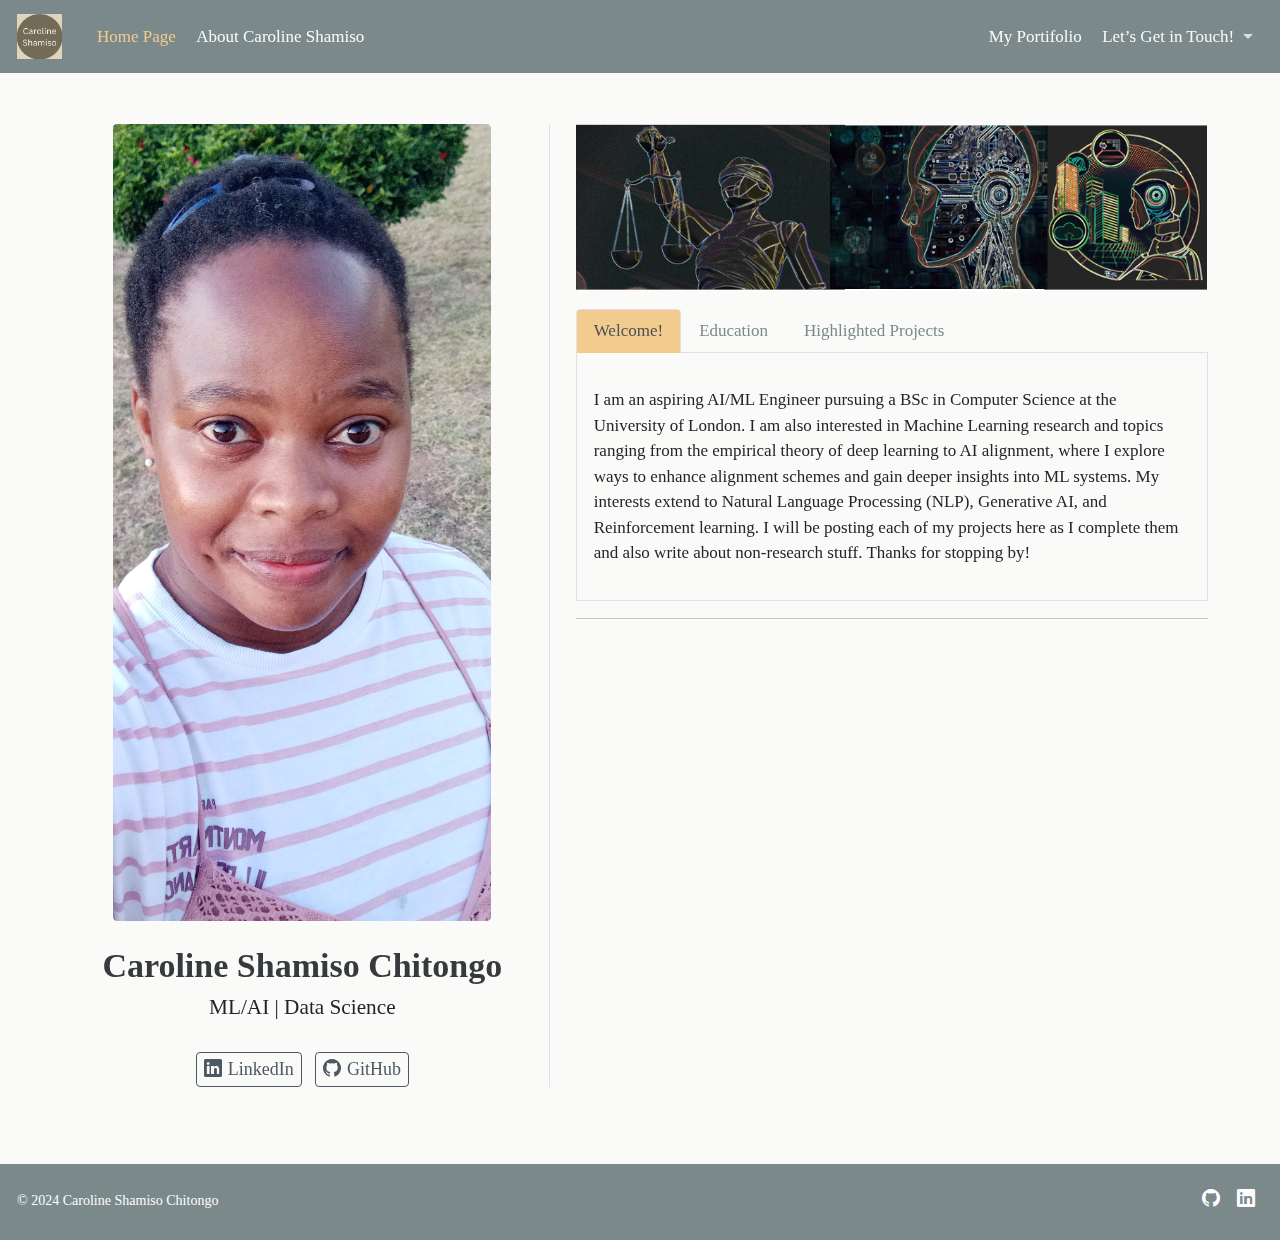
==== commit 0a81383b: "updated files" ====
--- a/docs/index.html
+++ b/docs/index.html
@@ -82,7 +82,7 @@
             <ul class="navbar-nav navbar-nav-scroll ms-auto">
   <li class="nav-item">
     <a class="nav-link" href="./posts.html" rel="" target="">
- <span class="menu-text">My Blogs</span></a>
+ <span class="menu-text">My Portifolio</span></a>
   </li>  
   <li class="nav-item dropdown ">
     <a class="nav-link dropdown-toggle" href="#" id="nav-menu-lets-get-in-touch" role="button" data-bs-toggle="dropdown" aria-expanded="false" rel="" target="">
@@ -143,31 +143,25 @@
 </div>
   </div>
   <div class="about-contents"><main class="content column-page" id="quarto-document-content">
-<p><img src="images/groundwater.png" class="img-fluid"></p>
+<p><img src="images/aigov.png" class="img-fluid"></p>
 <div class="tabset-margin-container"></div><div class="panel-tabset">
-<ul class="nav nav-tabs" role="tablist"><li class="nav-item" role="presentation"><a class="nav-link active" id="tabset-1-1-tab" data-bs-toggle="tab" data-bs-target="#tabset-1-1" role="tab" aria-controls="tabset-1-1" aria-selected="true">Welcome!</a></li><li class="nav-item" role="presentation"><a class="nav-link" id="tabset-1-2-tab" data-bs-toggle="tab" data-bs-target="#tabset-1-2" role="tab" aria-controls="tabset-1-2" aria-selected="false">Education</a></li><li class="nav-item" role="presentation"><a class="nav-link" id="tabset-1-3-tab" data-bs-toggle="tab" data-bs-target="#tabset-1-3" role="tab" aria-controls="tabset-1-3" aria-selected="false">Highlighted Projects</a></li><li class="nav-item" role="presentation"><a class="nav-link" id="tabset-1-4-tab" data-bs-toggle="tab" data-bs-target="#tabset-1-4" role="tab" aria-controls="tabset-1-4" aria-selected="false">Portfolio</a></li></ul>
+<ul class="nav nav-tabs" role="tablist"><li class="nav-item" role="presentation"><a class="nav-link active" id="tabset-1-1-tab" data-bs-toggle="tab" data-bs-target="#tabset-1-1" role="tab" aria-controls="tabset-1-1" aria-selected="true">Welcome!</a></li><li class="nav-item" role="presentation"><a class="nav-link" id="tabset-1-2-tab" data-bs-toggle="tab" data-bs-target="#tabset-1-2" role="tab" aria-controls="tabset-1-2" aria-selected="false">Education</a></li><li class="nav-item" role="presentation"><a class="nav-link" id="tabset-1-3-tab" data-bs-toggle="tab" data-bs-target="#tabset-1-3" role="tab" aria-controls="tabset-1-3" aria-selected="false">Highlighted Projects</a></li></ul>
 <div class="tab-content">
 <div id="tabset-1-1" class="tab-pane active" role="tabpanel" aria-labelledby="tabset-1-1-tab">
-<p>Section in progress…Content Coming soon!</p>
+<p>I am an aspiring AI/ML Engineer pursuing a BSc in Computer Science at the University of London. I am also interested in Machine Learning research and topics ranging from the empirical theory of deep learning to AI alignment, where I explore ways to enhance alignment schemes and gain deeper insights into ML systems. My interests extend to Natural Language Processing (NLP), Generative AI, and Reinforcement learning. I will be posting each of my projects here as I complete them and also write about non-research stuff. Thanks for stopping by!</p>
 </div>
 <div id="tabset-1-2" class="tab-pane" role="tabpanel" aria-labelledby="tabset-1-2-tab">
 <h4>
 Education
 </h4>
-<p><h7><b><u> <img src="images/uol.png" class="img-fluid" style="width:14.0%">University of London (UoL)</u></b></h7><br>Bachelor of Science in Computer Science | 2021 - 2025 <br> Specialization: Machine Learning and Artificial Intelligence</p>
+<p><h7><b><u> <img src="images/uol.png" class="img-fluid" style="width:14.0%"><a href="https://www.london.ac.uk/study/courses/undergraduate/bsc-computer-science">University of London (UoL)</a></u></b></h7><br>Bachelor of Science in Computer Science | 2021 - 2025 <br> Specialization: Machine Learning and Artificial Intelligence</p>
 </div>
 <div id="tabset-1-3" class="tab-pane" role="tabpanel" aria-labelledby="tabset-1-3-tab">
 <h4>
 Highlighted Projects
 </h4>
-<p><h10><b><u>Cohere For AI: AYA Project </u></b></h10><br> Title: <a href="https://txt.cohere.com/aya-multilingual/?_gl=1*1nj4tjg*_ga*MTEyODg0MDA3Mi4xNjk5ODIyMTk3*_ga_CRGS116RZS*MTY5OTg2NjAwNi4yLjEuMTY5OTg2NjAzOS4yNy4wLjA.">AYA: An Open Sciene Initiative to Accelerate Multilingual Progress</a><br> Role: Aya Language Ambassador <br> Project: <a href="https://instruct-multilingual-frontend-dtjnk4f6ra-ue.a.run.app/analytics">Analysis</a>, <a href="https://instruct-multilingual-frontend-dtjnk4f6ra-ue.a.run.app/">Dashboard</a> <img src="images/Aya_co.png" class="img-fluid" width="700"></p>
-<p><u>Description</u>:Section in progress…Content Coming soon!</p>
-</div>
-<div id="tabset-1-4" class="tab-pane" role="tabpanel" aria-labelledby="tabset-1-4-tab">
-<h4>
-Portfolio
-</h4>
-<p><h7><b><u>Content coming soon!</u></b></h7></p>
+<p><h10><b><u>Cohere For AI: AYA Project </u></b></h10><br> Title: <a href="https://txt.cohere.com/aya-multilingual/?_gl=1*1nj4tjg*_ga*MTEyODg0MDA3Mi4xNjk5ODIyMTk3*_ga_CRGS116RZS*MTY5OTg2NjAwNi4yLjEuMTY5OTg2NjAzOS4yNy4wLjA.">AYA: An Open Sciene Initiative to Accelerate Multilingual Progress</a><br> Role: Independent Researcher (Aya Language Ambassador) <br> Project: <a href="https://instruct-multilingual-frontend-dtjnk4f6ra-ue.a.run.app/analytics">Analysis</a>, <a href="https://instruct-multilingual-frontend-dtjnk4f6ra-ue.a.run.app/">Dashboard</a> <img src="images/Ayac.png" class="img-fluid" width="700"> <a href="https://credsverse.com/credentials/932e7f99-38cd-43a8-894c-19a8ccceec68?preview=1">Verify Credential</a></p>
+<p><u>Description</u>:The Aya Project, led by Cohere For AI is an open science intiative to support multilingual AI progress. We are creating a multilingual dataset that will be used to train multilingual language models via instruction tuning. The dataset and models will be fully open sourced and released on the 13th of February 2024.</p>
 </div>
 </div>
 </div>
@@ -406,7 +400,7 @@
 </div> <!-- /content -->
 <footer class="footer">
   <div class="nav-footer">
-    <div class="nav-footer-left">© 2023 Caroline Shamiso Chitongo</div>   
+    <div class="nav-footer-left">© 2024 Caroline Shamiso Chitongo</div>   
     <div class="nav-footer-center">
       &nbsp;
     </div>
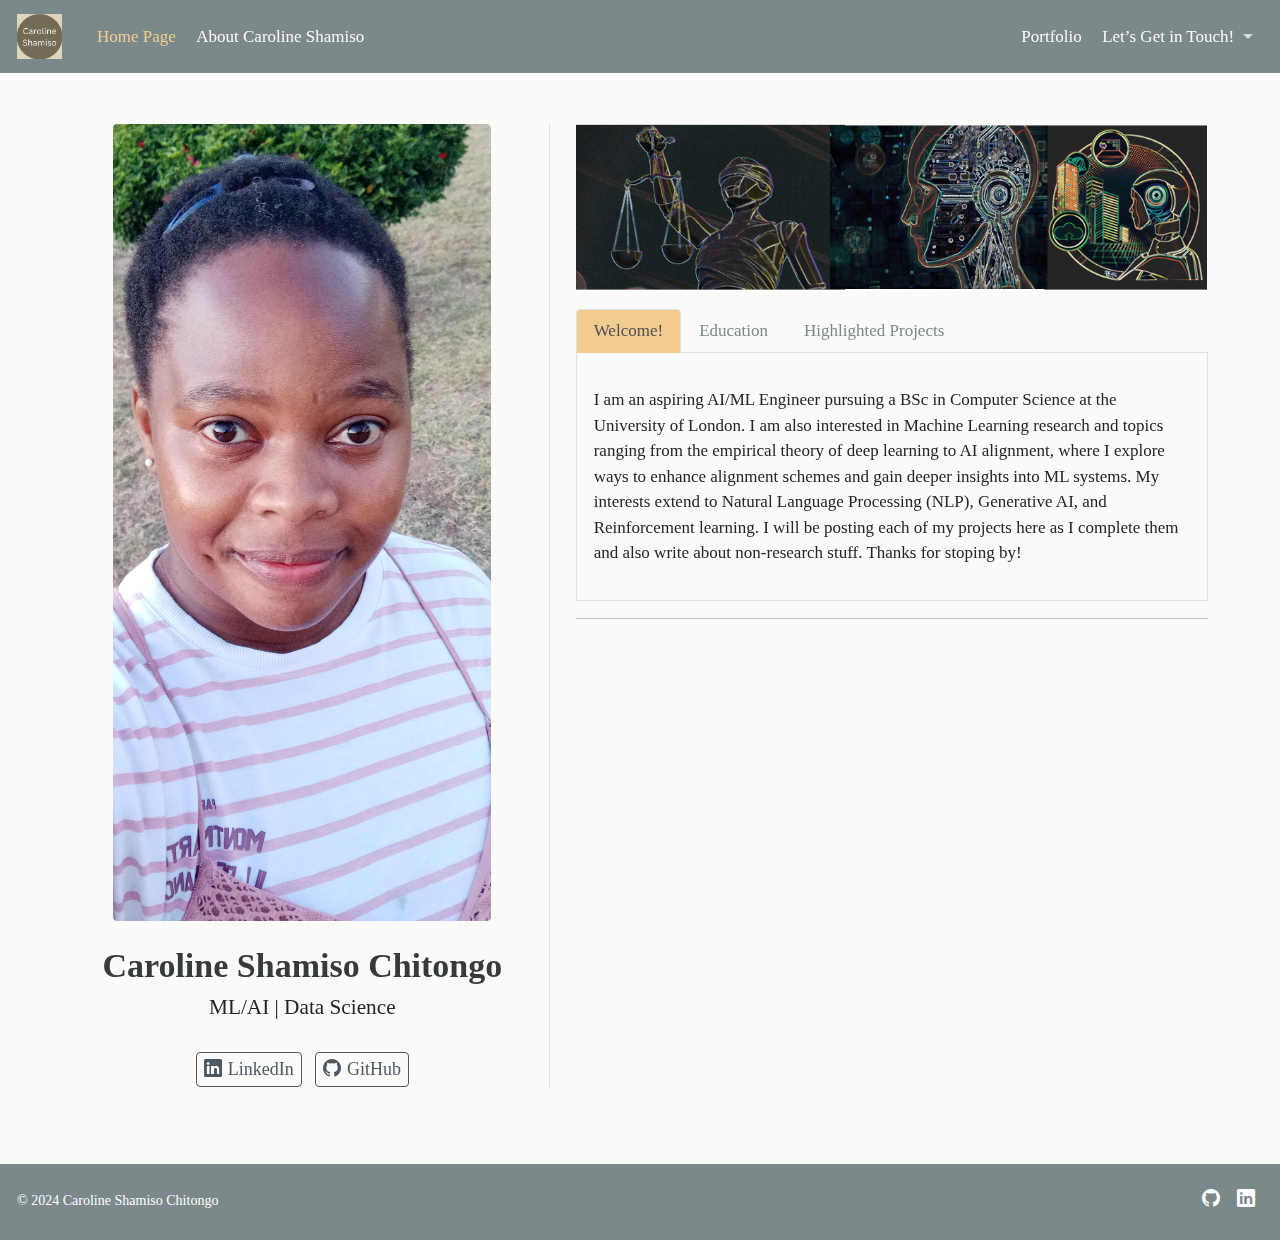
==== commit 1940132a: "updated posts" ====
--- a/docs/index.html
+++ b/docs/index.html
@@ -82,7 +82,7 @@
             <ul class="navbar-nav navbar-nav-scroll ms-auto">
   <li class="nav-item">
     <a class="nav-link" href="./posts.html" rel="" target="">
- <span class="menu-text">My Portifolio</span></a>
+ <span class="menu-text">Portfolio</span></a>
   </li>  
   <li class="nav-item dropdown ">
     <a class="nav-link dropdown-toggle" href="#" id="nav-menu-lets-get-in-touch" role="button" data-bs-toggle="dropdown" aria-expanded="false" rel="" target="">
@@ -148,20 +148,21 @@
 <ul class="nav nav-tabs" role="tablist"><li class="nav-item" role="presentation"><a class="nav-link active" id="tabset-1-1-tab" data-bs-toggle="tab" data-bs-target="#tabset-1-1" role="tab" aria-controls="tabset-1-1" aria-selected="true">Welcome!</a></li><li class="nav-item" role="presentation"><a class="nav-link" id="tabset-1-2-tab" data-bs-toggle="tab" data-bs-target="#tabset-1-2" role="tab" aria-controls="tabset-1-2" aria-selected="false">Education</a></li><li class="nav-item" role="presentation"><a class="nav-link" id="tabset-1-3-tab" data-bs-toggle="tab" data-bs-target="#tabset-1-3" role="tab" aria-controls="tabset-1-3" aria-selected="false">Highlighted Projects</a></li></ul>
 <div class="tab-content">
 <div id="tabset-1-1" class="tab-pane active" role="tabpanel" aria-labelledby="tabset-1-1-tab">
-<p>I am an aspiring AI/ML Engineer pursuing a BSc in Computer Science at the University of London. I am also interested in Machine Learning research and topics ranging from the empirical theory of deep learning to AI alignment, where I explore ways to enhance alignment schemes and gain deeper insights into ML systems. My interests extend to Natural Language Processing (NLP), Generative AI, and Reinforcement learning. I will be posting each of my projects here as I complete them and also write about non-research stuff. Thanks for stopping by!</p>
+<p>I am an aspiring AI/ML Engineer pursuing a BSc in Computer Science at the University of London. I am also interested in Machine Learning research and topics ranging from the empirical theory of deep learning to AI alignment, where I explore ways to enhance alignment schemes and gain deeper insights into ML systems. My interests extend to Natural Language Processing (NLP), Generative AI, and Reinforcement learning. I will be posting each of my projects here as I complete them and also write about non-research stuff. Thanks for stoping by!</p>
 </div>
 <div id="tabset-1-2" class="tab-pane" role="tabpanel" aria-labelledby="tabset-1-2-tab">
 <h4>
 Education
 </h4>
-<p><h7><b><u> <img src="images/uol.png" class="img-fluid" style="width:14.0%"><a href="https://www.london.ac.uk/study/courses/undergraduate/bsc-computer-science">University of London (UoL)</a></u></b></h7><br>Bachelor of Science in Computer Science | 2021 - 2025 <br> Specialization: Machine Learning and Artificial Intelligence</p>
+<p><h7><b><u> <img src="images/uol.png" class="img-fluid" style="width:14.0%"><a href="https://www.london.ac.uk/study/courses/undergraduate/bsc-computer-science">University of London (UoL)</a></u></b></h7><br>Bachelor of Science in Computer Science | 2021 - 2025 <br> Specialization: Machine Learning and Artificial Intelligence <br> Activities: Student Blogger <a href="https://www.london.ac.uk/news-events/student-blog/reflecting-experience-university-london-student-voice-group-member">Highlighted Blog</a> <br></p>
 </div>
 <div id="tabset-1-3" class="tab-pane" role="tabpanel" aria-labelledby="tabset-1-3-tab">
 <h4>
 Highlighted Projects
 </h4>
-<p><h10><b><u>Cohere For AI: AYA Project </u></b></h10><br> Title: <a href="https://txt.cohere.com/aya-multilingual/?_gl=1*1nj4tjg*_ga*MTEyODg0MDA3Mi4xNjk5ODIyMTk3*_ga_CRGS116RZS*MTY5OTg2NjAwNi4yLjEuMTY5OTg2NjAzOS4yNy4wLjA.">AYA: An Open Sciene Initiative to Accelerate Multilingual Progress</a><br> Role: Independent Researcher (Aya Language Ambassador) <br> Project: <a href="https://instruct-multilingual-frontend-dtjnk4f6ra-ue.a.run.app/analytics">Analysis</a>, <a href="https://instruct-multilingual-frontend-dtjnk4f6ra-ue.a.run.app/">Dashboard</a> <img src="images/Ayac.png" class="img-fluid" width="700"> <a href="https://credsverse.com/credentials/932e7f99-38cd-43a8-894c-19a8ccceec68?preview=1">Verify Credential</a></p>
-<p><u>Description</u>:The Aya Project, led by Cohere For AI is an open science intiative to support multilingual AI progress. We are creating a multilingual dataset that will be used to train multilingual language models via instruction tuning. The dataset and models will be fully open sourced and released on the 13th of February 2024.</p>
+<p><b>Title:</b> <a href="https://cohere.com/research/aya">AYA: An Open Sciene Initiative to Accelerate Multilingual Progress</a><br> <b><u>Role: Independent Researcher (Aya Language Ambassador)</u></b> <br>As one of the quality champions of the AYA dataset, I lead the way in ensuring the textual data contributed to Aya was of high quality including being free of grammatical errors, safe and factually correct, and robust completions to support model training. As a language Ambassador, I helped spread the word about Aya, recruit new contributors, support those contributors to understand the goals of Aya data collection efforts, and celebrate progress.</p>
+<p><b>Project:</b> <a href="https://cohere.com/research/papers/aya-dataset-paper-2024-02-13">Aya Dataset</a> , <a href="https://cohere.com/research/aya/aya-at-a-glance.pdf">Aya Journey and Report</a> <img src="images/Ayac.png" class="img-fluid" width="700"> <a href="https://credsverse.com/credentials/932e7f99-38cd-43a8-894c-19a8ccceec68?preview=1">Verify Credential</a></p>
+<p><u><b>Description:</b></u> The Aya project is the largest participatory research initiative to date, changing how breakthroughs happen. The research involved 3K independent collaborators across 119 countries, making this the largest open science project to date in the field of machine learning. C4AI is open-sourcing this work to unlock AI research on a global scale. Aya will be made available to the research community to further advance this critical effort. The work provides AI researchers with a first-of-its-kind foundation to support multilingual AI research projects.</p>
 </div>
 </div>
 </div>
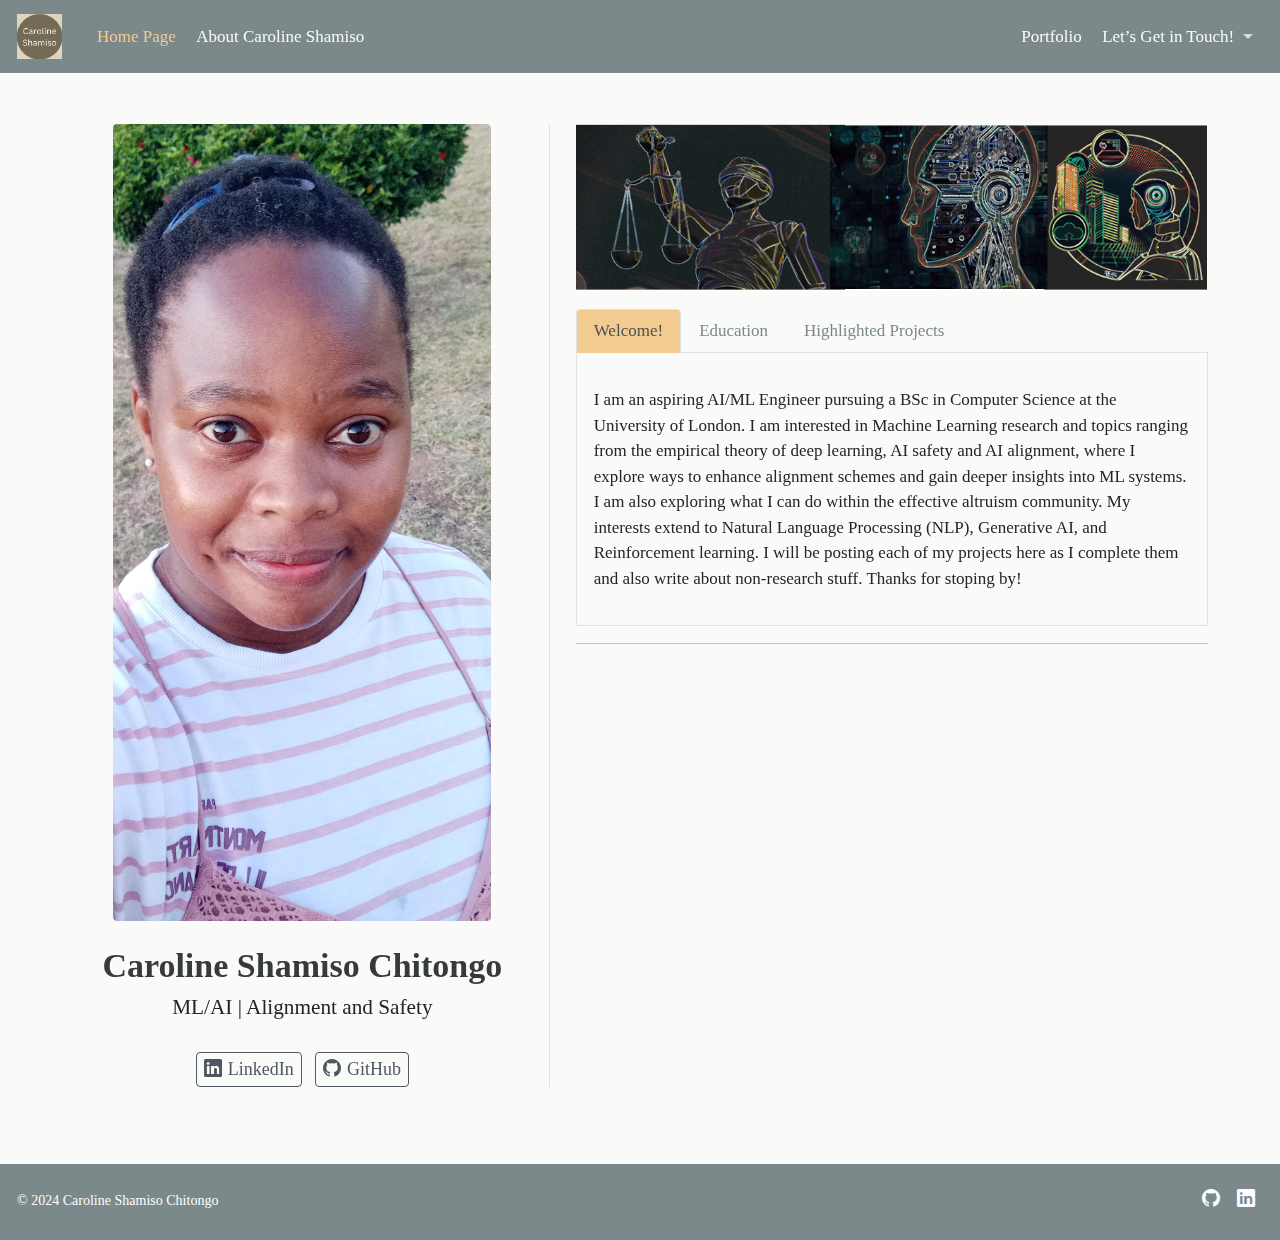
==== commit ca5fd7d3: "updated" ====
--- a/docs/index.html
+++ b/docs/index.html
@@ -126,7 +126,7 @@
 <header id="title-block-header" class="quarto-title-block default">
 <div class="quarto-title">
 <h1 class="title">Caroline Shamiso Chitongo</h1>
-<p class="subtitle lead">ML/AI | Data Science</p>
+<p class="subtitle lead">ML/AI | Alignment and Safety</p>
 </div>
 <div class="quarto-title-meta">
   </div>
@@ -148,7 +148,7 @@
 <ul class="nav nav-tabs" role="tablist"><li class="nav-item" role="presentation"><a class="nav-link active" id="tabset-1-1-tab" data-bs-toggle="tab" data-bs-target="#tabset-1-1" role="tab" aria-controls="tabset-1-1" aria-selected="true">Welcome!</a></li><li class="nav-item" role="presentation"><a class="nav-link" id="tabset-1-2-tab" data-bs-toggle="tab" data-bs-target="#tabset-1-2" role="tab" aria-controls="tabset-1-2" aria-selected="false">Education</a></li><li class="nav-item" role="presentation"><a class="nav-link" id="tabset-1-3-tab" data-bs-toggle="tab" data-bs-target="#tabset-1-3" role="tab" aria-controls="tabset-1-3" aria-selected="false">Highlighted Projects</a></li></ul>
 <div class="tab-content">
 <div id="tabset-1-1" class="tab-pane active" role="tabpanel" aria-labelledby="tabset-1-1-tab">
-<p>I am an aspiring AI/ML Engineer pursuing a BSc in Computer Science at the University of London. I am also interested in Machine Learning research and topics ranging from the empirical theory of deep learning to AI alignment, where I explore ways to enhance alignment schemes and gain deeper insights into ML systems. My interests extend to Natural Language Processing (NLP), Generative AI, and Reinforcement learning. I will be posting each of my projects here as I complete them and also write about non-research stuff. Thanks for stoping by!</p>
+<p>I am an aspiring AI/ML Engineer pursuing a BSc in Computer Science at the University of London. I am interested in Machine Learning research and topics ranging from the empirical theory of deep learning, AI safety and AI alignment, where I explore ways to enhance alignment schemes and gain deeper insights into ML systems. I am also exploring what I can do within the effective altruism community. My interests extend to Natural Language Processing (NLP), Generative AI, and Reinforcement learning. I will be posting each of my projects here as I complete them and also write about non-research stuff. Thanks for stoping by!</p>
 </div>
 <div id="tabset-1-2" class="tab-pane" role="tabpanel" aria-labelledby="tabset-1-2-tab">
 <h4>
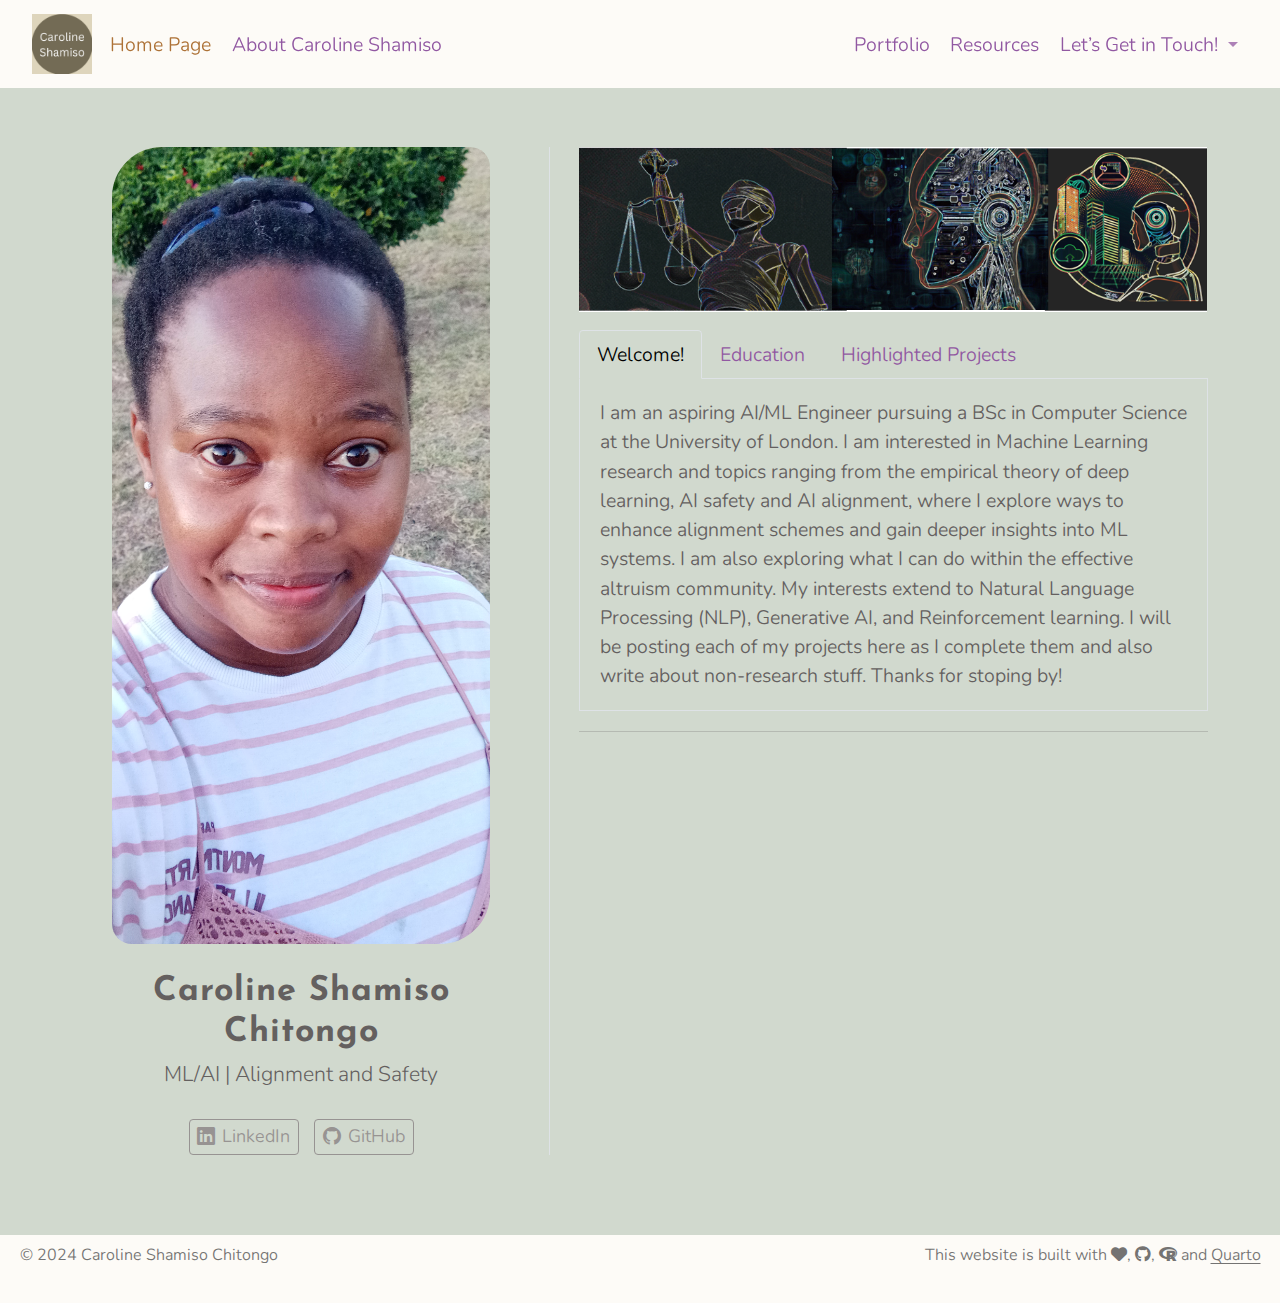
==== commit 04231e13: "Updated first blog" ====
--- a/docs/index.html
+++ b/docs/index.html
@@ -2,7 +2,7 @@
 <html xmlns="http://www.w3.org/1999/xhtml" lang="en" xml:lang="en"><head>
 
 <meta charset="utf-8">
-<meta name="generator" content="quarto-1.3.450">
+<meta name="generator" content="quarto-1.4.552">
 
 <meta name="viewport" content="width=device-width, initial-scale=1.0, user-scalable=yes">
 
@@ -35,6 +35,8 @@
 <script src="site_libs/bootstrap/bootstrap.min.js"></script>
 <link href="site_libs/bootstrap/bootstrap-icons.css" rel="stylesheet">
 <link href="site_libs/bootstrap/bootstrap.min.css" rel="stylesheet" id="quarto-bootstrap" data-mode="light">
+<link href="site_libs/quarto-contrib/fontawesome6-0.1.0/all.css" rel="stylesheet">
+<link href="site_libs/quarto-contrib/fontawesome6-0.1.0/latex-fontsize.css" rel="stylesheet">
 <script id="quarto-search-options" type="application/json">{
   "language": {
     "search-no-results-text": "No results",
@@ -44,23 +46,35 @@
     "search-more-match-text": "more match in this document",
     "search-more-matches-text": "more matches in this document",
     "search-clear-button-title": "Clear",
+    "search-text-placeholder": "",
     "search-detached-cancel-button-title": "Cancel",
     "search-submit-button-title": "Submit",
     "search-label": "Search"
   }
 }</script>
+<script async="" src="https://www.googletagmanager.com/gtag/js?id=G-3YCVJ3TKDX"></script>
+
+<script type="text/javascript">
+
+window.dataLayer = window.dataLayer || [];
+function gtag(){dataLayer.push(arguments);}
+gtag('js', new Date());
+gtag('config', 'G-3YCVJ3TKDX', { 'anonymize_ip': true});
+</script>
 
 
 <link rel="stylesheet" href="styles.css">
+<meta property="og:title" content="Caroline Shamiso Chitongo">
+<meta property="og:description" content="ML/AI | Alignment and Safety">
 </head>
 
 <body class="nav-fixed">
 
 <div id="quarto-search-results"></div>
   <header id="quarto-header" class="headroom fixed-top">
-    <nav class="navbar navbar-expand-lg navbar-dark ">
+    <nav class="navbar navbar-expand-lg " data-bs-theme="dark">
       <div class="navbar-container container-fluid">
-      <div class="navbar-brand-container">
+      <div class="navbar-brand-container mx-auto">
     <a href="./index.html" class="navbar-brand navbar-brand-logo">
     <img src="./images/logo_nav.png" alt="" class="navbar-logo">
     </a>
@@ -71,45 +85,49 @@
           <div class="collapse navbar-collapse" id="navbarCollapse">
             <ul class="navbar-nav navbar-nav-scroll me-auto">
   <li class="nav-item">
-    <a class="nav-link active" href="./index.html" rel="" target="" aria-current="page">
- <span class="menu-text">Home Page</span></a>
+    <a class="nav-link active" href="./index.html" aria-current="page"> 
+<span class="menu-text">Home Page</span></a>
   </li>  
   <li class="nav-item">
-    <a class="nav-link" href="./about.html" rel="" target="">
- <span class="menu-text">About Caroline Shamiso</span></a>
+    <a class="nav-link" href="./about.html"> 
+<span class="menu-text">About Caroline Shamiso</span></a>
   </li>  
 </ul>
             <ul class="navbar-nav navbar-nav-scroll ms-auto">
   <li class="nav-item">
-    <a class="nav-link" href="./posts.html" rel="" target="">
- <span class="menu-text">Portfolio</span></a>
+    <a class="nav-link" href="./posts.html"> 
+<span class="menu-text">Portfolio</span></a>
+  </li>  
+  <li class="nav-item">
+    <a class="nav-link" href="./resources.html"> 
+<span class="menu-text">Resources</span></a>
   </li>  
   <li class="nav-item dropdown ">
-    <a class="nav-link dropdown-toggle" href="#" id="nav-menu-lets-get-in-touch" role="button" data-bs-toggle="dropdown" aria-expanded="false" rel="" target="">
+    <a class="nav-link dropdown-toggle" href="#" id="nav-menu-lets-get-in-touch" role="button" data-bs-toggle="dropdown" aria-expanded="false">
  <span class="menu-text">Let’s Get in Touch!</span>
     </a>
     <ul class="dropdown-menu dropdown-menu-end" aria-labelledby="nav-menu-lets-get-in-touch">    
         <li>
-    <a class="dropdown-item" href="https://www.linkedin.com/in/caroline-shamiso-chitongo-7724381a8/" rel="" target=""><i class="bi bi-linkedin" role="img">
+    <a class="dropdown-item" href="https://www.linkedin.com/in/caroline-shamiso-chitongo-7724381a8/"><i class="bi bi-linkedin" role="img">
 </i> 
  <span class="dropdown-text">LinkedIn</span></a>
   </li>  
         <li>
-    <a class="dropdown-item" href="https://github.com/ShamieCC" rel="" target=""><i class="bi bi-github" role="img">
+    <a class="dropdown-item" href="https://github.com/ShamieCC"><i class="bi bi-github" role="img">
 </i> 
  <span class="dropdown-text">GitHub</span></a>
   </li>  
         <li>
-    <a class="dropdown-item" href="mailto:chitongo.shamiso@gmail.com" rel="" target=""><i class="bi bi-envelope" role="img">
+    <a class="dropdown-item" href="mailto:chitongo.shamiso@gmail.com"><i class="bi bi-envelope" role="img">
 </i> 
  <span class="dropdown-text">Email</span></a>
   </li>  
     </ul>
   </li>
 </ul>
-            <div class="quarto-navbar-tools">
-</div>
           </div> <!-- /navcollapse -->
+          <div class="quarto-navbar-tools">
+</div>
       </div> <!-- /container-fluid -->
     </nav>
 </header>
@@ -119,7 +137,7 @@
 <!-- margin-sidebar -->
     
 <!-- main -->
-<div class="quarto-about-trestles column-page">
+<div class="quarto-about-trestles content column-page">
   <div class="about-entity">
     <img src="images/20220915_175144.jpg" class="about-image
   rounded " style="width: 10cm;">
@@ -128,7 +146,7 @@
 <h1 class="title">Caroline Shamiso Chitongo</h1>
 <p class="subtitle lead">ML/AI | Alignment and Safety</p>
 </div>
-<div class="quarto-title-meta">
+<div class="quarto-title-meta column-page">
   </div>
 </header>
     <div class="about-links">
@@ -160,7 +178,7 @@
 <h4>
 Highlighted Projects
 </h4>
-<p><b>Title:</b> <a href="https://cohere.com/research/aya">AYA: An Open Sciene Initiative to Accelerate Multilingual Progress</a><br> <b><u>Role: Independent Researcher (Aya Language Ambassador)</u></b> <br>As one of the quality champions of the AYA dataset, I lead the way in ensuring the textual data contributed to Aya was of high quality including being free of grammatical errors, safe and factually correct, and robust completions to support model training. As a language Ambassador, I helped spread the word about Aya, recruit new contributors, support those contributors to understand the goals of Aya data collection efforts, and celebrate progress.</p>
+<p><b>Title:</b> <a href="https://cohere.com/research/aya">AYA: An Open Science Initiative to Accelerate Multilingual Progress</a><br> <b><u>Role: Independent Researcher (Aya Language Ambassador)</u></b> <br>As one of the quality champions of the AYA dataset, I lead the way in ensuring the textual data contributed to Aya was of high quality including being free of grammatical errors, safe and factually correct, and robust completions to support model training. As a language Ambassador, I helped spread the word about Aya, recruit new contributors, support those contributors to understand the goals of Aya data collection efforts, and celebrate progress.</p>
 <p><b>Project:</b> <a href="https://cohere.com/research/papers/aya-dataset-paper-2024-02-13">Aya Dataset</a> , <a href="https://cohere.com/research/aya/aya-at-a-glance.pdf">Aya Journey and Report</a> <img src="images/Ayac.png" class="img-fluid" width="700"> <a href="https://credsverse.com/credentials/932e7f99-38cd-43a8-894c-19a8ccceec68?preview=1">Verify Credential</a></p>
 <p><u><b>Description:</b></u> The Aya project is the largest participatory research initiative to date, changing how breakthroughs happen. The research involved 3K independent collaborators across 119 countries, making this the largest open science project to date in the field of machine learning. C4AI is open-sourcing this work to unlock AI research on a global scale. Aya will be made available to the research community to further advance this critical effort. The work provides AI researchers with a first-of-its-kind foundation to support multilingual AI research projects.</p>
 </div>
@@ -244,10 +262,27 @@
     // clear code selection
     e.clearSelection();
   });
-  function tippyHover(el, contentFn) {
+    var localhostRegex = new RegExp(/^(?:http|https):\/\/localhost\:?[0-9]*\//);
+    var mailtoRegex = new RegExp(/^mailto:/);
+      var filterRegex = new RegExp("https:\/\/shamiecc\.github\.io\/");
+    var isInternal = (href) => {
+        return filterRegex.test(href) || localhostRegex.test(href) || mailtoRegex.test(href);
+    }
+    // Inspect non-navigation links and adorn them if external
+ 	var links = window.document.querySelectorAll('a[href]:not(.nav-link):not(.navbar-brand):not(.toc-action):not(.sidebar-link):not(.sidebar-item-toggle):not(.pagination-link):not(.no-external):not([aria-hidden]):not(.dropdown-item):not(.quarto-navigation-tool)');
+    for (var i=0; i<links.length; i++) {
+      const link = links[i];
+      if (!isInternal(link.href)) {
+        // undo the damage that might have been done by quarto-nav.js in the case of
+        // links that we want to consider external
+        if (link.dataset.originalHref !== undefined) {
+          link.href = link.dataset.originalHref;
+        }
+      }
+    }
+  function tippyHover(el, contentFn, onTriggerFn, onUntriggerFn) {
     const config = {
       allowHTML: true,
-      content: contentFn,
       maxWidth: 500,
       delay: 100,
       arrow: false,
@@ -257,8 +292,17 @@
       interactive: true,
       interactiveBorder: 10,
       theme: 'quarto',
-      placement: 'bottom-start'
+      placement: 'bottom-start',
     };
+    if (contentFn) {
+      config.content = contentFn;
+    }
+    if (onTriggerFn) {
+      config.onTrigger = onTriggerFn;
+    }
+    if (onUntriggerFn) {
+      config.onUntrigger = onUntriggerFn;
+    }
     window.tippy(el, config); 
   }
   const noterefs = window.document.querySelectorAll('a[role="doc-noteref"]');
@@ -270,7 +314,130 @@
       try { href = new URL(href).hash; } catch {}
       const id = href.replace(/^#\/?/, "");
       const note = window.document.getElementById(id);
-      return note.innerHTML;
+      if (note) {
+        return note.innerHTML;
+      } else {
+        return "";
+      }
+    });
+  }
+  const xrefs = window.document.querySelectorAll('a.quarto-xref');
+  const processXRef = (id, note) => {
+    // Strip column container classes
+    const stripColumnClz = (el) => {
+      el.classList.remove("page-full", "page-columns");
+      if (el.children) {
+        for (const child of el.children) {
+          stripColumnClz(child);
+        }
+      }
+    }
+    stripColumnClz(note)
+    if (id === null || id.startsWith('sec-')) {
+      // Special case sections, only their first couple elements
+      const container = document.createElement("div");
+      if (note.children && note.children.length > 2) {
+        container.appendChild(note.children[0].cloneNode(true));
+        for (let i = 1; i < note.children.length; i++) {
+          const child = note.children[i];
+          if (child.tagName === "P" && child.innerText === "") {
+            continue;
+          } else {
+            container.appendChild(child.cloneNode(true));
+            break;
+          }
+        }
+        if (window.Quarto?.typesetMath) {
+          window.Quarto.typesetMath(container);
+        }
+        return container.innerHTML
+      } else {
+        if (window.Quarto?.typesetMath) {
+          window.Quarto.typesetMath(note);
+        }
+        return note.innerHTML;
+      }
+    } else {
+      // Remove any anchor links if they are present
+      const anchorLink = note.querySelector('a.anchorjs-link');
+      if (anchorLink) {
+        anchorLink.remove();
+      }
+      if (window.Quarto?.typesetMath) {
+        window.Quarto.typesetMath(note);
+      }
+      // TODO in 1.5, we should make sure this works without a callout special case
+      if (note.classList.contains("callout")) {
+        return note.outerHTML;
+      } else {
+        return note.innerHTML;
+      }
+    }
+  }
+  for (var i=0; i<xrefs.length; i++) {
+    const xref = xrefs[i];
+    tippyHover(xref, undefined, function(instance) {
+      instance.disable();
+      let url = xref.getAttribute('href');
+      let hash = undefined; 
+      if (url.startsWith('#')) {
+        hash = url;
+      } else {
+        try { hash = new URL(url).hash; } catch {}
+      }
+      if (hash) {
+        const id = hash.replace(/^#\/?/, "");
+        const note = window.document.getElementById(id);
+        if (note !== null) {
+          try {
+            const html = processXRef(id, note.cloneNode(true));
+            instance.setContent(html);
+          } finally {
+            instance.enable();
+            instance.show();
+          }
+        } else {
+          // See if we can fetch this
+          fetch(url.split('#')[0])
+          .then(res => res.text())
+          .then(html => {
+            const parser = new DOMParser();
+            const htmlDoc = parser.parseFromString(html, "text/html");
+            const note = htmlDoc.getElementById(id);
+            if (note !== null) {
+              const html = processXRef(id, note);
+              instance.setContent(html);
+            } 
+          }).finally(() => {
+            instance.enable();
+            instance.show();
+          });
+        }
+      } else {
+        // See if we can fetch a full url (with no hash to target)
+        // This is a special case and we should probably do some content thinning / targeting
+        fetch(url)
+        .then(res => res.text())
+        .then(html => {
+          const parser = new DOMParser();
+          const htmlDoc = parser.parseFromString(html, "text/html");
+          const note = htmlDoc.querySelector('main.content');
+          if (note !== null) {
+            // This should only happen for chapter cross references
+            // (since there is no id in the URL)
+            // remove the first header
+            if (note.children.length > 0 && note.children[0].tagName === "HEADER") {
+              note.children[0].remove();
+            }
+            const html = processXRef(null, note);
+            instance.setContent(html);
+          } 
+        }).finally(() => {
+          instance.enable();
+          instance.show();
+        });
+      }
+    }, function(instance) {
     });
   }
       let selectedAnnoteEl;
@@ -314,6 +481,7 @@
             }
             div.style.top = top - 2 + "px";
             div.style.height = height + 4 + "px";
+            div.style.left = 0;
             let gutterDiv = window.document.getElementById("code-annotation-line-highlight-gutter");
             if (gutterDiv === null) {
               gutterDiv = window.document.createElement("div");
@@ -339,6 +507,32 @@
         });
         selectedAnnoteEl = undefined;
       };
+        // Handle positioning of the toggle
+    window.addEventListener(
+      "resize",
+      throttle(() => {
+        elRect = undefined;
+        if (selectedAnnoteEl) {
+          selectCodeLines(selectedAnnoteEl);
+        }
+      }, 10)
+    );
+    function throttle(fn, ms) {
+    let throttle = false;
+    let timer;
+      return (...args) => {
+        if(!throttle) { // first call gets through
+            fn.apply(this, args);
+            throttle = true;
+        } else { // all the others get throttled
+            if(timer) clearTimeout(timer); // cancel #2
+            timer = setTimeout(() => {
+              fn.apply(this, args);
+              timer = throttle = false;
+            }, ms);
+        }
+      };
+    }
       // Attach click handler to the DT
       const annoteDls = window.document.querySelectorAll('dt[data-target-cell]');
       for (const annoteDlNode of annoteDls) {
@@ -401,29 +595,19 @@
 </div> <!-- /content -->
 <footer class="footer">
   <div class="nav-footer">
-    <div class="nav-footer-left">© 2024 Caroline Shamiso Chitongo</div>   
+    <div class="nav-footer-left">
+<p>© 2024 Caroline Shamiso Chitongo</p>
+</div>   
     <div class="nav-footer-center">
       &nbsp;
     </div>
     <div class="nav-footer-right">
-      <ul class="footer-items list-unstyled">
-    <li class="nav-item compact">
-    <a class="nav-link" href="https://github.com/ShamieCC">
-      <i class="bi bi-github" role="img">
-</i> 
-    </a>
-  </li>  
-    <li class="nav-item compact">
-    <a class="nav-link" href="https://www.linkedin.com/in/caroline-shamiso-chitongo-7724381a8/">
-      <i class="bi bi-linkedin" role="img">
-</i> 
-    </a>
-  </li>  
-</ul>
-    </div>
+<p>This website is built with <i class="fa-solid fa-heart" title="a heart" aria-label="heart"></i>, <a href="https://github.com/ShamieCC" target="_blank"><i class="fa-brands fa-github" title="GitHub octocat logo" aria-label="github"></i></a>, <a href="https://www.r-project.org/about.html" target="_blank"><i class="fa-brands fa-r-project" title="R Project" aria-label="r-project"></i></a> and <a href="https://quarto.org/" target="_blank">Quarto</a></p>
+</div>
   </div>
 </footer>
 
 
 
+
 </body></html>